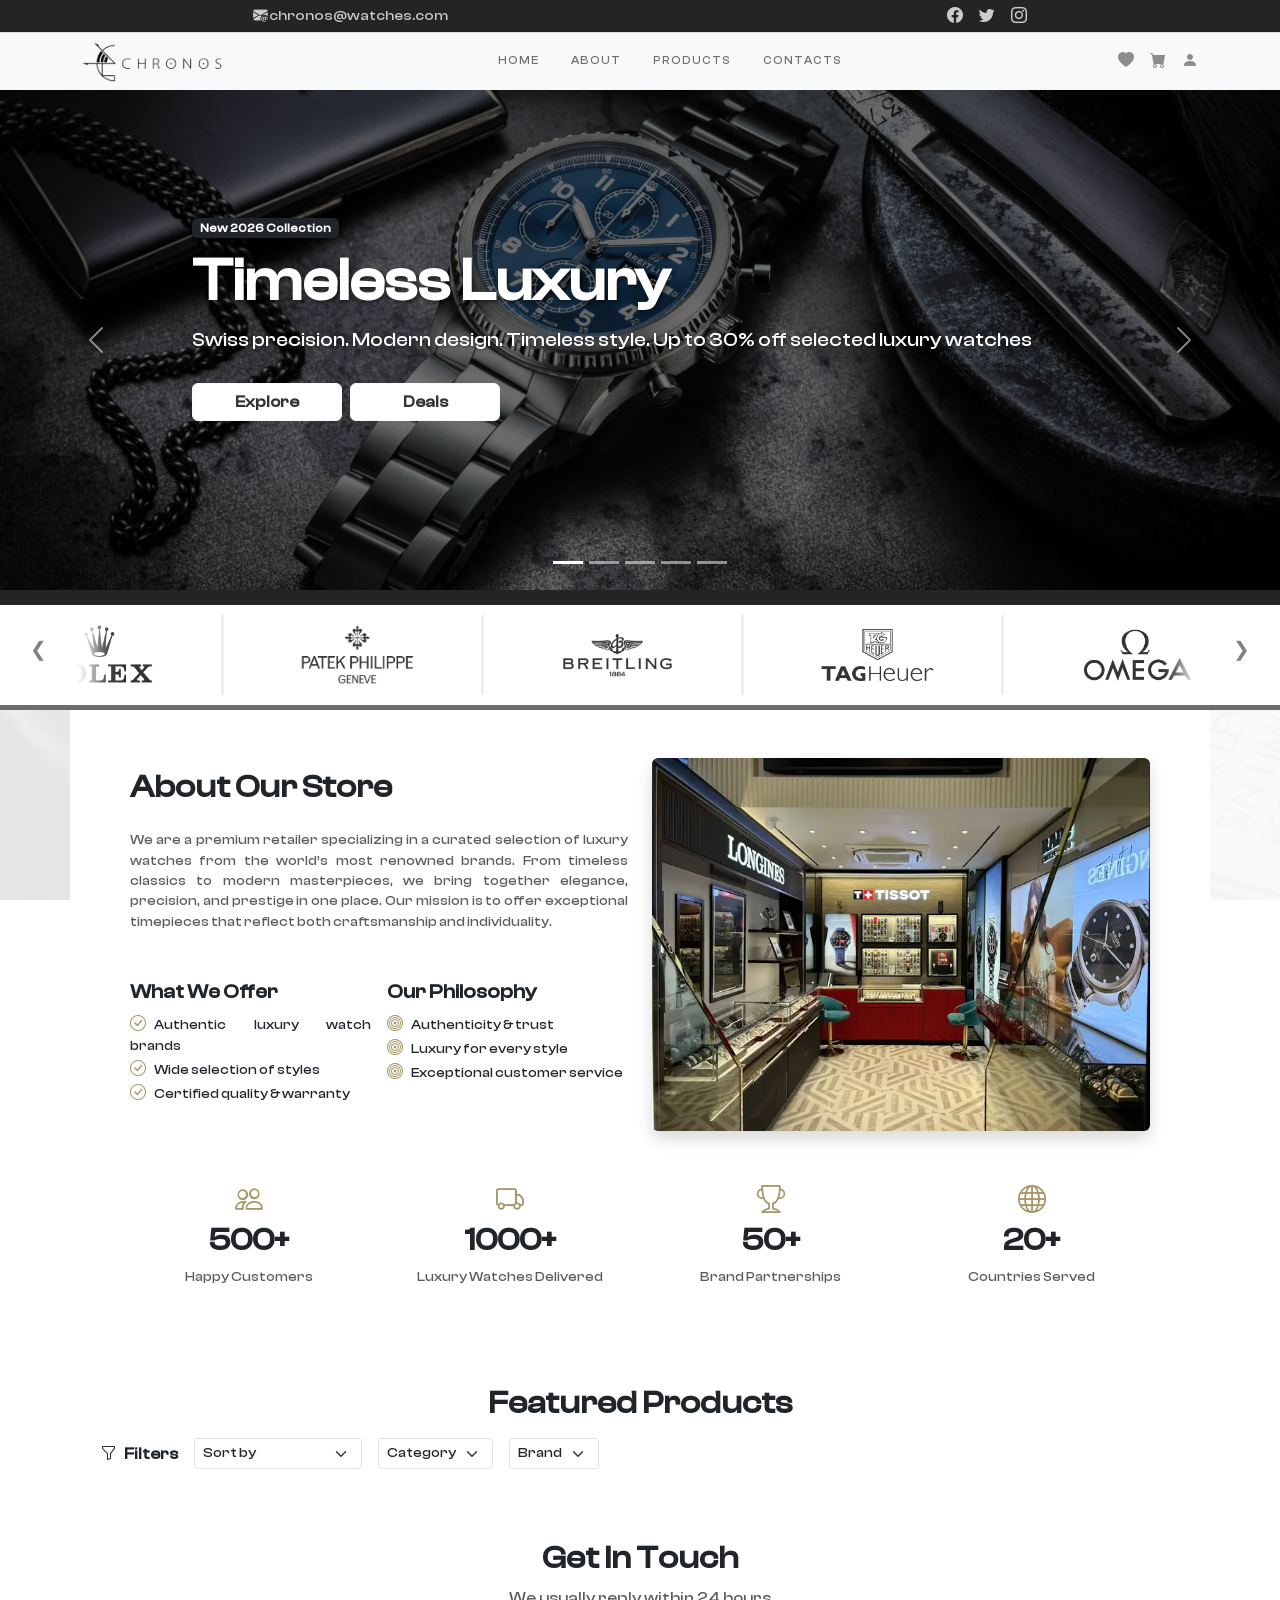
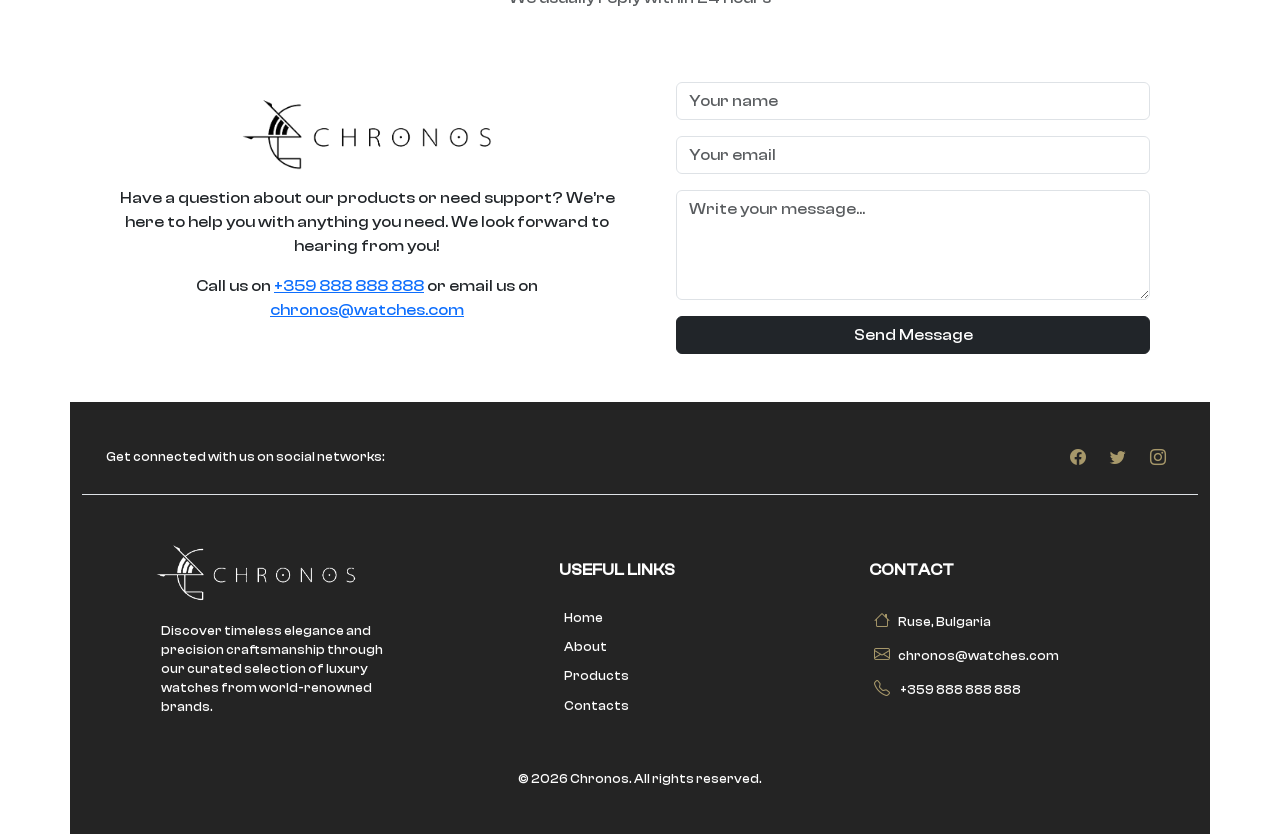
==== index.html @ db6337ae "feat: add contact section" ====
<!DOCTYPE html>
<html lang="en">
<head>
    <meta charset="UTF-8">
    <meta name="viewport" content="width=device-width, initial-scale=1.0">
    <meta name="author" content="Chronos">
    <meta name="keywords" content="watches, luxury watches, chronos, wrist watches, men watches, women watches">
    <meta name="description" content="Chronos - luxury Swiss-inspired wrist watches with timeless design and precision craftsmanship.">
    <link rel="stylesheet" href="https://unpkg.com/aos@2.3.4/dist/aos.css" />
    <link href="https://cdn.jsdelivr.net/npm/bootstrap@5.3.8/dist/css/bootstrap.min.css" rel="stylesheet" integrity="sha384-sRIl4kxILFvY47J16cr9ZwB07vP4J8+LH7qKQnuqkuIAvNWLzeN8tE5YBujZqJLB" crossorigin="anonymous">
    <link rel="stylesheet" href="https://cdn.jsdelivr.net/npm/bootstrap-icons@1.13.1/font/bootstrap-icons.min.css">
    <link rel="stylesheet" href="styles/style.css">
    <link rel="icon" href="assets/icon.ico" type="image/x-icon">
    <title>Chronos | Wrist Watches</title>
</head>
<body>
    <!-- TOP BAR -->
    <header class="top-bar container-fluid d-flex justify-content-around align-items-center p-1" data-aos="slide-down">
        <div class="contact-info d-flex flex-md-row flex-column gap-3">
            <a href="chronos@watches.com" class="text-decoration-none"><i class="bi bi-envelope-at-fill"></i> chronos@watches.com</a>
        </div>

        <div class="social-icons d-flex gap-3">
            <a href="#" aria-label="Facebook"><i class="bi bi-facebook"></i></a>
            <a href="#" aria-label="Twitter"><i class="bi bi-twitter"></i></a>
            <a href="#" aria-label="Instagram"><i class="bi bi-instagram"></i></a>
        </div>
    </header>
    <!-- END TOP BAR -->

    <!-- Header -->
    <header class="navbar navbar-expand-lg bg-light">
        <div class="container d-flex justify-content-between align-items-center">
        
            <img src="assets/logo.png" alt="Clothes Store Logo" width="140">
        
            <button class="navbar-toggler p-0" type="button" data-bs-toggle="collapse" data-bs-target="#navbarContent" aria-expanded="false" aria-label="Toggle navigation" ариа-controls="navbarContent"> 
                <div class="icon nav-icon-5">
                    <span></span>
                    <span></span>
                    <span></span>
                </div>
            </button>

            
            <div class="collapse navbar-collapse" id="navbarContent">
                
                <ul class="navbar-nav mx-auto gap-3 text-center">
                    <li class="nav-item"><a class="nav-link" href="#home">Home</a></li>
                    <li class="nav-item"><a class="nav-link" href="#about-us">About</a></li>
                    <li class="nav-item"><a class="nav-link" href="#products-section">Products</a></li>
                    <li class="nav-item"><a class="nav-link" href="#">Contacts</a></li>
                </ul>
                
                <div class="actions d-flex gap-3 align-items-center justify-content-center mt-3 mt-md-0">
                    
                    <a data-bs-toggle="modal" data-bs-target="#exampleModal" id="favorites"><i class="bi bi-heart-fill"></i></a>
                    <a href="#"><i class="bi bi-cart-fill"></i></a>
                    <a href="#"><i class="bi bi-person-fill"></i></a>
                
                </div>
            </div>

        </div>
    </header>
    <!-- END Header -->

    <main> 
        <!-- Modal Favorites -->
        <section class="modal-favorites">
            <div class="modal fade" id="exampleModal" tabindex="-1" aria-hidden="true">
                <div class="modal-dialog">
                    <div class="modal-content">
                        <div class="modal-header">
                            <h5 class="modal-title">Favorites</h5>
                            <button type="button" class="btn-close" data-bs-dismiss="modal"></button>
                        </div>

                        <div class="modal-body" id="favorites-list"></div>
                    </div>
                </div>
            </div>
        </section>
        <!-- END Modal Favorites -->

        <!-- HOME SECTION -->
        <section class="home-section" id="home">
            <div id="carouselExampleIndicators" class="carousel slide" data-bs-ride="carousel" data-bs-interval="5000">

                <div class="carousel-indicators">
                    <button type="button" data-bs-target="#carouselExampleIndicators" data-bs-slide-to="0" class="active" aria-current="true" aria-label="Slide 1"></button>
                    <button type="button" data-bs-target="#carouselExampleIndicators" data-bs-slide-to="1" aria-label="Slide 2"></button>
                    <button type="button" data-bs-target="#carouselExampleIndicators" data-bs-slide-to="2" aria-label="Slide 3"></button>
                    <button type="button" data-bs-target="#carouselExampleIndicators" data-bs-slide-to="3" aria-label="Slide 4"></button>
                    <button type="button" data-bs-target="#carouselExampleIndicators" data-bs-slide-to="4" aria-label="Slide 5"></button>
                </div>
               
                <div class="carousel-inner position-relative">
                    <div class="carousel-item active">
                        <img src="assets/carousel/carousel1.webp" class="d-block w-100" alt="Luxury Swiss watches">
                        <div class="carousel-caption d-flex flex-column justify-content-center align-items-center align-items-md-start h-100">
                            <span class="badge bg-dark mb-2">New 2026 Collection</span>
                            <h1 class="fw-bold">Timeless Luxury</h1>
                            <p class="fs-5">Swiss precision. Modern design. Timeless style. Up to 30% off selected luxury watches</p>
                            <div class="d-flex gap-2 mt-2">
                                <button class="btn btn-light px-4">Explore</button>
                                <button class="btn btn-outline-light px-4">Deals</button>
                            </div>
                        </div>
                    </div>

                    <div class="carousel-item">
                        <img src="assets/carousel/carousel2.webp" class="d-block w-100" alt="Luxury watch close-up">
                        <div class="carousel-caption d-flex flex-column justify-content-center align-items-center align-items-md-start h-100">
                            <span class="badge bg-dark mb-2">Crafted Excellence</span>
                            <h1 class="fw-bold">Precision in Every Detail</h1>
                            <p class="fs-5">Engineered for performance and elegance. Discover hand-finished Swiss craftsmanship</p>
                            <div class="d-flex gap-2 mt-2">
                                <button class="btn btn-light px-4">Shop Now</button>
                                <button class="btn btn-outline-light px-4">Learn More</button>
                            </div>
                        </div>
                    </div>

                    <div class="carousel-item">
                        <img src="assets/carousel/carousel3.webp" class="d-block w-100" alt="Luxury watch lifestyle">
                        <div class="carousel-caption d-flex flex-column justify-content-center align-items-center align-items-md-start h-100">
                            <span class="badge bg-dark mb-2">Elegant Lifestyle</span>
                            <h1 class="fw-bold">Wear Your Status</h1>
                            <p class="fs-5">A watch that defines your presence. Luxury that speaks for itself</p>
                            <div class="d-flex gap-2 mt-2">
                                <button class="btn btn-light px-4">Explore</button>
                                <button class="btn btn-outline-light px-4">Collections</button>
                            </div>
                        </div>
                    </div>

                    <div class="carousel-item">
                        <img src="assets/carousel/carousel4.webp" class="d-block w-100" alt="Luxury watch detail">
                        <div class="carousel-caption d-flex flex-column justify-content-center align-items-center align-items-md-start h-100">
                            <span class="badge bg-dark mb-2">Limited Edition</span>
                            <h1 class="fw-bold">Rare & Exclusive</h1>
                            <p class="fs-5">Designed for those who value uniqueness. Limited stock available worldwide</p>
                             <div class="d-flex gap-2 mt-2">
                                <button class="btn btn-light px-4">Buy Now</button>
                                <button class="btn btn-outline-light px-4">View Details</button>
                            </div>
                        </div>
                    </div>

                    <div class="carousel-item">
                        <img src="assets/carousel/carousel5.webp" class="d-block w-100" alt="Luxury watch heritage collection">
                        <div class="carousel-caption d-flex flex-column justify-content-center align-items-center align-items-md-start h-100">
                            <span class="badge bg-dark mb-2">Heritage Collection</span>
                            <h1 class="fw-bold">Legacy of Precision</h1>
                            <p class="fs-5">Inspired by decades of Swiss watchmaking mastery. Crafted to last for generations</p>
                            <div class="d-flex gap-2 mt-2">
                                <button class="btn btn-light px-4">Discover</button>
                                <button class="btn btn-outline-light px-4">Explore</button>
                            </div>
                        </div>
                    </div>
                </div>

                <button class="carousel-control-prev" type="button" data-bs-target="#carouselExampleIndicators" data-bs-slide="prev">
                    <span class="carousel-control-prev-icon" aria-hidden="true"></span>
                    <span class="visually-hidden">Previous</span>
                </button>

                <button class="carousel-control-next" type="button" data-bs-target="#carouselExampleIndicators" data-bs-slide="next">
                    <span class="carousel-control-next-icon" aria-hidden="true"></span>
                    <span class="visually-hidden">Next</span>
                </button>
                
            </div>   
        </section>
        <!-- END HOME SECTION -->

        <!-- Brand Scroll Section -->
        <section class="container-fluid InfinityScroll d-flex align-items-center" data-aos="fade-in" data-aos-duration="1000">
            <div class="Infinity-branding" id="track"></div>
            <button class="arrow left" id="leftBtn">&#10094;</button>
            <button class="arrow right" id="rightBtn">&#10095;</button>
        </section>
        <!-- END Brand Scroll Section -->

        <!-- ABOUT US SECTION -->
        <section class="container about-us p-4 p-md-5" id="about-us">
            <div class="container" data-aos="fade-down" data-aos-duration="1000">

                <div class="row align-items-center g-4">

                    <div class="col-12 col-lg-6">
                        <h2 class="fw-bold mb-4">About Our Store</h2>

                        <p class="text-muted mb-5">
                            We are a premium retailer specializing in a curated selection of luxury watches from the world’s most renowned brands. 
                            From timeless classics to modern masterpieces, we bring together elegance, precision, and prestige in one place. 
                            Our mission is to offer exceptional timepieces that reflect both craftsmanship and individuality.
                        </p>

                        <div class="row g-3">
                            <div class="col-12 col-md-6">
                                <h5 class="fw-bold">What We Offer</h5>
                                <ul class="list-unstyled">
                                    <li><i class="bi bi-check-circle me-2"></i>Authentic luxury watch brands</li>
                                    <li><i class="bi bi-check-circle me-2"></i>Wide selection of styles</li>
                                    <li><i class="bi bi-check-circle me-2"></i>Certified quality & warranty</li>
                                </ul>
                            </div>

                            <div class="col-12 col-md-6">
                                <h5 class="fw-bold">Our Philosophy</h5>
                                <ul class="list-unstyled">
                                    <li><i class="bi bi-bullseye me-2"></i>Authenticity & trust</li>
                                    <li><i class="bi bi-bullseye me-2"></i>Luxury for every style</li>
                                    <li><i class="bi bi-bullseye me-2"></i>Exceptional customer service</li>
                                </ul>
                            </div>
                        </div>
                    </div>

                    <div class="col-12 col-lg-6">
                        <img src="./assets/about-us-image.webp"
                            alt="Luxury watch collection showcase"
                            class="img-fluid rounded shadow">
                    </div>

                </div>

                <div class="row mt-5">

                    <div class="col-6 col-md-6 col-lg-3 mb-4 text-center">
                        <i class="bi bi-people fs-3 mb-2"></i>
                        <h2 class="fw-bold">500+</h2>
                        <p class="text-muted">Happy Customers</p>
                    </div>

                    <div class="col-6 col-md-6 col-lg-3 mb-4 text-center">
                        <i class="bi bi-truck fs-3 mb-2"></i>
                        <h2 class="fw-bold">1000+</h2>
                        <p class="text-muted">Luxury Watches Delivered</p>
                    </div>

                    <div class="col-6 col-md-6 col-lg-3 mb-4 text-center">
                        <i class="bi bi-trophy fs-3 mb-2"></i>
                        <h2 class="fw-bold">50+</h2>
                        <p class="text-muted">Brand Partnerships</p>
                    </div>

                    <div class="col-6 col-md-6 col-lg-3 mb-4 text-center">
                        <i class="bi bi-globe fs-3 mb-2"></i>
                        <h2 class="fw-bold">20+</h2>
                        <p class="text-muted">Countries Served</p>
                    </div>

                </div>

            </div>
        </section>
        <!-- END ABOUT US SECTION -->

        <!-- Products Section -->
        <section class="container products-section p-0" id="products-section">
            <div class="container pt-2">

                <div class="row" data-aos="fade-in" data-aos-duration="1000">
                    <h2 class="fw-bold text-center mb-3">Featured Products</h2>
                    <div class="filter-section d-flex flex-md-row flex-column col-12 col-md-6 mb-3 gap-3" id="filter-section">
                        <div class="d-flex align-items-center">
                            <i class="bi bi-funnel me-2"></i>
                            <span class="fw-bold">Filters</span>
                        </div>

                        <select class="form-select form-select-sm w-auto" id="sort-select">
                            <option selected value="">Sort by</option>
                            <option value="high">Price: High → Low</option>
                            <option value="low">Price: Low → High</option>
                        </select>

                        <select class="form-select form-select-sm w-auto" id="category-select">
                            <option selected value="">Category</option>
                        </select>

                        <select class="form-select form-select-sm w-auto" id="brand-select">
                            <option selected value="">Brand</option>
                        </select>
                    </div>


                    <article class="product-cards text-center text-center col-12" id="product-cards"></article>
                </div>
            </div>
        </section>
        <!-- END Products Section -->
        
        <!-- CONTACT SECTION -->
        <section class="container contact-section p-4" id="contact-section">
            <div class="alert d-none" role="alert" id="form-alert">
                This is a success alert—check it out!
            </div>
            <div class="container">
                <div class="text-center mb-5" data-aos="fade-up">
                    <h2 class="fw-bold">Get in Touch</h2>
                    <p class="text-muted">We usually reply within 24 hours</p>
                </div>

                <div class="row align-items-center justify-content-center g-4">

                    <div class="left-col col-12 col-md-6" data-aos="fade-right">
                        <img src="./assets/logo.png" alt="Contact us" width="250">
                         <p class="mt-3">Have a question about our products or need support? We’re here to help you with anything you need. We look forward to hearing from you!</p>
                         <p class="mt-3">Call us on <a href="tel:+359888888888">+359 888 888 888</a> or email us on <a href="mailto:chronos@watches.com">chronos@watches.com</a></p>
                    </div>

                    <div class="right-col col-12 col-md-6" data-aos="fade-left">
                        <form class="p-4" action="https://api.web3forms.com/submit" method="POST" id="contact-form">
                            <input type="hidden" name="access_key" value="7f7b8e00-77b6-43e0-8bae-11be4abebd24">
                            <div class="mb-3">
                                <input type="text" name="name" class="form-control" id="name" placeholder="Your name" required>
                            </div>

                            <div class="mb-3">
                                <input type="email" name="email" class="form-control" id="email" placeholder="Your email" required>
                            </div>

                            <div class="mb-3">
                                <textarea class="form-control" id="message" name="message" rows="4" placeholder="Write your message..." required></textarea>
                            </div>

                            <button type="submit" id="submitBtn" name="submit" class="btn btn-dark w-100">Send Message</button>
                        </form>
                    </div>
                </div>
            </section>
        </div>
        <!-- END CONTACT SECTION -->

    </main>
    <!-- END MAIN -->

    <!-- Footer -->
    <footer class="container-fluid container-md text-center text-lg-start">
        <section class="d-flex justify-content-between align-items-center p-4 border-bottom" data-aos="zoom-in" data-aos-duration="1000">
            <div class="d-none d-lg-block">
                <span>Get connected with us on social networks:</span>
            </div>

            <div class="social-media d-flex gap-3 m-0">
                <a href="#" class="me-2"><i class="bi bi-facebook"></i></a>
                <a href="#" class="me-2"><i class="bi bi-twitter"></i></a>
                <a href="#" class="me-2"><i class="bi bi-instagram"></i></a>
            </div>
        </section>

        <section>
            <div class="container text-center text-md-start mt-5" data-aos="zoom-in" data-aos-duration="1000">
                <div class="row align-items-baseline">
                    <div class="col-md-3 col-lg-4 col-xl-3 mx-auto mb-4">
                        <img src="./assets/logo-white.png" alt="Clothes Store Logo" width="150">
                        <p class="mt-3">Discover timeless elegance and precision craftsmanship through our curated selection of luxury watches from world-renowned brands.</p>
                    </div>

                    <div class="col-md-3 col-lg-2 col-xl-2 mx-auto mb-4" id="footer-links">
                        <h6 class="text-uppercase fw-bold mb-4">Useful links</h6>
                        <p><a href="#home" >Home</a></p>
                        <p><a href="#about-us">About</a></p>
                        <p><a href="#products-section">Products</a></p>
                        <p><a href="#contact">Contacts</a></p>
                    </div>

                    <div class="col-md-4 col-lg-3 col-xl-3 mx-auto mb-4" id="contact">
                        <h6 class="text-uppercase fw-bold mb-4">Contact</h6>
                        <p><i class="bi bi-house me-2"></i>Ruse, Bulgaria</p>
                        <p><i class="bi bi-envelope me-2"></i>chronos@watches.com</p>
                        <p><i class="bi bi-telephone me-2"></i> +359 888 888 888</p>
                    </div>
                </div>
            </div>
        </section>

        <div class="text-center p-4">
            © 2026 Chronos. All rights reserved.
        </div>
    </footer>
    <!-- END Footer -->

    <script src="scripts/main.js" type="module"></script>
    <script src="https://cdn.jsdelivr.net/npm/bootstrap@5.3.8/dist/js/bootstrap.bundle.min.js" integrity="sha384-FKyoEForCGlyvwx9Hj09JcYn3nv7wiPVlz7YYwJrWVcXK/BmnVDxM+D2scQbITxI" crossorigin="anonymous"></script>

    <script src="https://unpkg.com/aos@2.3.4/dist/aos.js"></script>
    <script>AOS.init({ once: true});</script>
</body>
</html>
---- styles/style.css ----
@keyframes slideDown {
    from { transform: translateY(-20px); opacity: 0; }
    to { transform: translateY(0); opacity: 1; }
}

@keyframes fadeIn {
    from { opacity: 0; }
    to { opacity: 1; }
}

@keyframes fadeOut {
    from { opacity: 1; }
    to { opacity: 0; }
}

@keyframes ZoomIn {
    from { transform: scale(0.95); opacity: 0; }
    to { transform: scale(1); opacity: 1; }
}

@keyframes slideDown {
    from {
        opacity: 0;
        transform: translateX(-50%) translateY(-30px);
    }
    to {
        opacity: 1;
        transform: translateX(-50%) translateY(0);
    }
}

@keyframes heartbeat {
  0%, 100% {
    width: 100%;
  }
  50% {
    width: 60%;
  }
}

@font-face {
    font-family: 'Clash Display';
    src: url('../fonts/Fonts/WEB/fonts/ClashDisplay-Medium.ttf') format('truetype');
    font-weight: normal;
    font-style: normal;
}

html{
    scroll-behavior: smooth;
}

body{
    font-family: 'Clash Display', sans-serif;
    overflow-x: hidden;
}

body::after{
    content: "";
    position: fixed;
    top: 0;
    left: 0;
    width: 100%;
    height: 100%;
    filter: opacity(0.1);
    background: url('../assets/products-background.jpg')
    no-repeat center center fixed;
    background-size: cover;
    z-index: -1;
}

/* TOP BAR */
.top-bar{
    background-color: #242424;
    border-bottom: 1px solid #e0e0e0;
}

.top-bar .contact-info a{
    font-size: 0.9rem;
    color: #cccccc;
}

.top-bar .social-icons a, .social-media a{
    color: #cccccc;
    transition: color 0.3s ease;
}   

.top-bar .social-icons a:hover{
    color: #ffffff;
    transition: color 0.3s ease;
}

/* END TOP BAR */

/* HEADER */
.navbar{
    background-color: #fdfdfd;
    animation: fadeIn 0.5s ease-in-out;
}

.navbar .actions a{
    color: #8d8d8d;
    transition: background-color 0.3s ease;
}

.navbar .actions a:hover{
    color: #2e2e2e;
    transition: color 0.3s ease;
}

.navbar .actions a:nth-child(1):hover{
    color: #a30101;
}
 

.navbar .nav-link{
    letter-spacing: 1px;
    text-transform: uppercase;
    color: #6e6e6e;
    font-size: 0.7rem;
}

.navbar .nav-link:hover{
    color: #1d1d1d;
    padding-bottom: 5px;
    border-bottom: 2px solid #222222;
    animation: heartbeat 0.8s ease-in-out;
}

.navbar .navbar-toggler{
    border: none;
    box-shadow: none;
}
.nav-icon-5{
  width: 25px;
  height: 20px;
  position: relative;
  cursor: pointer;
  display: inline-block;
}
.nav-icon-5 span{
  background-color:#5e5e5e;
  position: absolute;
  border-radius: 2px;
  transition: .3s cubic-bezier(.8, .5, .2, 1.4);
  width:100%;
  height: 3px;
  transition-duration: 500ms
}
.nav-icon-5 span:nth-child(1){
  top:0px;
  left: 0px;
}
.nav-icon-5 span:nth-child(2){
  top:9px;
  left: 0px;
  opacity:1;
}
.nav-icon-5 span:nth-child(3){
  bottom:0px;
  left: 0px;
}

.nav-icon-5.open span:nth-child(1){
  transform: rotate(45deg);
  top: 13px;
}
.nav-icon-5.open span:nth-child(2){
  opacity:0;
}
.nav-icon-5.open span:nth-child(3){
  transform: rotate(-45deg);
  top: 13px;
}
/* END HEADER */

/* MODAL SECTION */

.favorite-item {
    background: #fff;
    border-radius: 12px;
    box-shadow: 0 4px 12px rgba(0,0,0,0.08);
    transition: 0.2s ease;
}

.favorite-item:hover {
    transform: translateY(-2px);
    box-shadow: 0 8px 18px rgba(0,0,0,0.12);
}

.favorite-img img {
    width: 70px;
    height: 70px;
    object-fit: cover;
    border-radius: 10px;
}

.favorite-item h6 {
    font-size: 14px;
    font-weight: 600;
}

.favorite-item .price {
    font-size: 13px;
    color: #666;
}

.favorite-item button {
    border-radius: 10px;
}

/* END MODAL SECTION */

/* HOME SECTION */
.home-section{
    border-bottom: 15px solid #242424;
    animation: fadeIn 0.5s ease-in-out;
}

.carousel-item img{
    height: 500px;
    object-fit: cover;
    object-position: 50%;
    filter: brightness(0.45);
}

.carousel-inner>.carousel-item {
    -webkit-transition: -webkit-transform 1.2s ease-in-out !important;
    -o-transition: -o-transform 1.2s ease-in-out !important;
    transition: transform 1.5s ease-in-out !important;
}

.carousel-caption{
    animation: ZoomIn 1.7s ease-in-out;
}

.carousel-caption h1{
    font-size: 3.7rem;
    color: #fff;
    text-shadow: 2px 2px 4px rgba(0,0,0,0.5);
}

.carousel-caption p{
    font-size: 1.2rem;
    color: #fff;
    text-shadow: 1px 1px 3px rgba(0,0,0,0.4);
    margin-bottom: 20px;
}

.carousel-caption .btn{
    width: 150px;
    background-color: #fff;
    color: #333;
    font-weight: bold;
    transition: background-color 0.3s ease, color 0.3s ease;
}

.carousel-caption .btn:hover{
    background-color: #333;
    color: #fff;
    transition: background-color 0.3s ease, color 0.3s ease;
}

/* END HOME SECTION *

/* Brand Infinity Scroll */
.InfinityScroll {
    position: relative;
    overflow: hidden;
    background-color: rgb(255, 255, 255);
    border-bottom: 5px solid #242424ab;
    padding: 10px;
    animation: fadeIn 0.5s ease-in;
}

.Infinity-branding {
    display: flex;
    flex-wrap: nowrap;
    align-items: center;
    gap: 10px;
    transition: transform 0.4s linear;
}

.branding-img {
    height: 80px;
    flex: 1;
    flex: 0 0 250px;
    overflow: visible;
    display: flex;
    justify-content: center;
    align-items: center;
    border-right: 2.5px solid #8282823d;
    filter: opacity(0.8);
    animation: fadeIn 0.3s ease-out;
}

.branding-img:last-child {
    border-right: none;
}

.branding-img img {
    max-width: 45%;
    max-height: 60px;
    object-fit: cover;
    transition: transform 0.3s ease;
}

.arrow {
    position: absolute;
    top: 45%;
    transform: translateY(-50%);
    color: #828282;
    background: rgb(255 255 255);
    box-shadow: -1px 0px 20px 20px #ffffff;
    border: none;
    font-size: 20px;
    height: 100%;
    cursor: pointer;
    padding: 30px;
    z-index: 10;
}

.left {
    left: 0;
}

.right {
    right: 0;
}
/* END Brand Infinity Scroll */

/* PRODUCTS SECTION */
.products-section {
    position: relative;
    animation: fadeIn 0.5s ease-in-out;
    overflow: hidden;
}

.products-section .container{
    padding: 30px;
    animation: fadeIn 0.7s ease-in;
    background-color: #ffffff;
}

.product-cards{
    animation: fadeIn 1s ease-in-out;
}
.product-cards .card {
    animation: ZoomIn 0.3s ease-in-out;
}

.product-cards .card .card-text{ 
    color: #757575;
    font-weight: 300;
}

.product-cards .card .card-price{
    color: #505050;
    font-weight: 500;
}

.product-cards .card img{
    height: 290px;
    object-fit: cover;
    object-position: 50%;
}

.product-cards .card:hover{
    transform: scale(1.02);
    transition: transform 0.3s ease-in-out;
}

.product-cards .card .heart-icon{
    position: absolute;
    top: 10px;
    right: 10px;
    color: #7c1414;
    font-size: 1.2rem;
    cursor: pointer;
    transition: color 0.3s ease-in-out;
}
/* END PRODUCTS SECTION */

/* ABOUT US SECTION */
.about-us{
    background-color: #ffffff;
    animation: fadeIn 0.5s ease-in-out;
    text-align: justify;
    font-size: 0.85rem;
}

.about-us .bi{
    font-size: 1rem;
    color: #a7986a;
}

.about-us img{
    object-fit: cover;
    object-position: 50%;
    animation: fadeIn 0.7s ease-in-out;
    transition: transform 0.3s ease-in-out;
}

.about-us img:hover{
    transform: scale(1.01);
    transition: transform 0.3s ease-in-out;
}

/* END ABOUT US SECTION */

/* CONTACT SECTION */
.contact-section{
    position: relative;
    background: white;
    z-index: 1;
    animation: fadeIn 0.5s ease-in-out;
    background-color: #ffffff;
}

.contact-section #form-alert{
    position: fixed;
    top: 20px;
    left: 50%;
    transform: translateX(-50%);
    z-index: 9999;
    width: 90%;
    max-width: 500px;
    animation: slideDown 0.5s ease-in-out;
    background-color: #a30101;
    color: #ffffff;
    padding: 10px;
    border-radius: 5px;
    text-align: center;
}

.contact-section .left-col{
    text-align: center;
}



/* END CONTACT SECTION */


/* FOOTER */
footer{
    background-color: #242424;
    color: #ffffff;
    animation: fadeIn 0.5s ease-in-out;
    font-size: 0.8rem;
    padding: 20px;
    text-align: center;
}

footer img{
    width: 200px;
}

footer .bi{
    font-size: 1rem;
    color: #a7986a;
}

footer p{
    padding: 5px;
    margin-bottom: 0;
}

footer a{
    text-decoration: none;
    color: #ffffff;
    transition: color 0.3s ease-in-out;
}

footer a:hover{
    border-left: #a7986a 4px solid;
    padding-left: 5px;
    color: #a7986a;
    transition: all 0.3s ease-in-out;
}
/* END FOOTER */
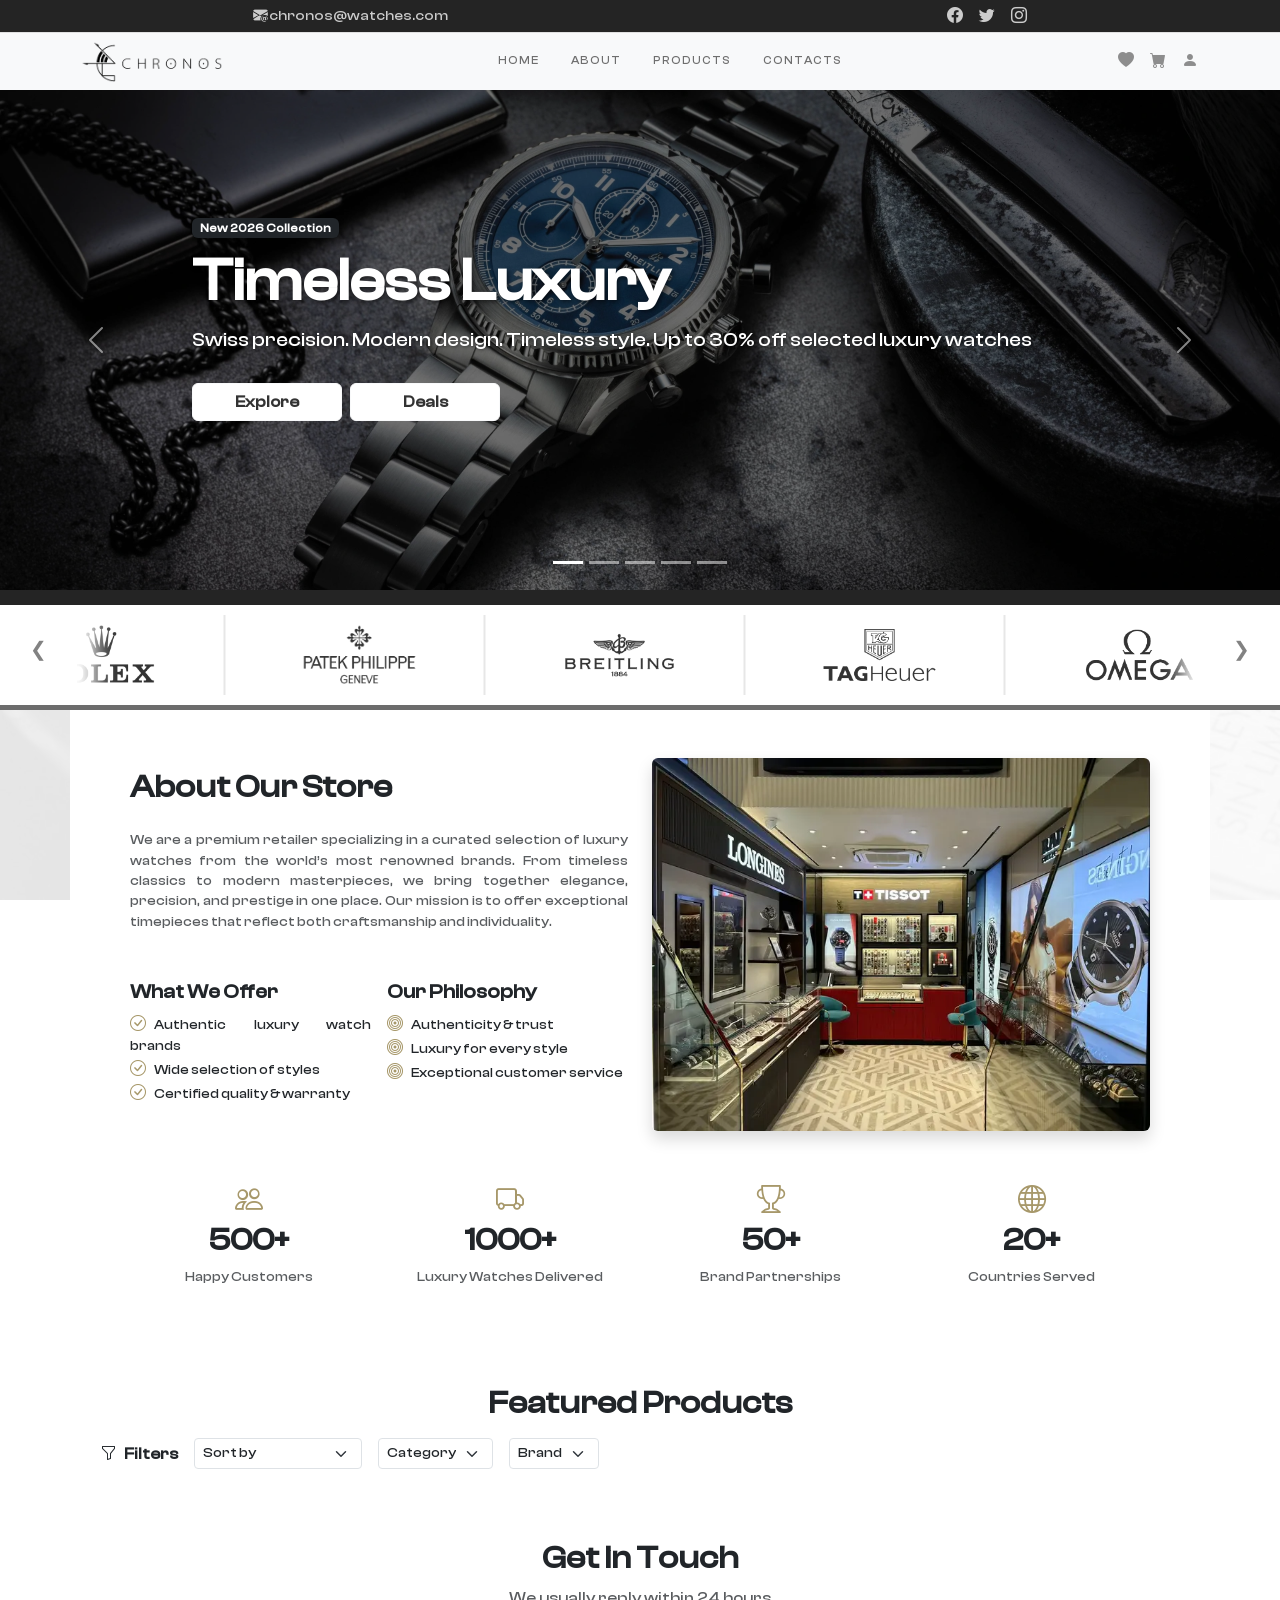
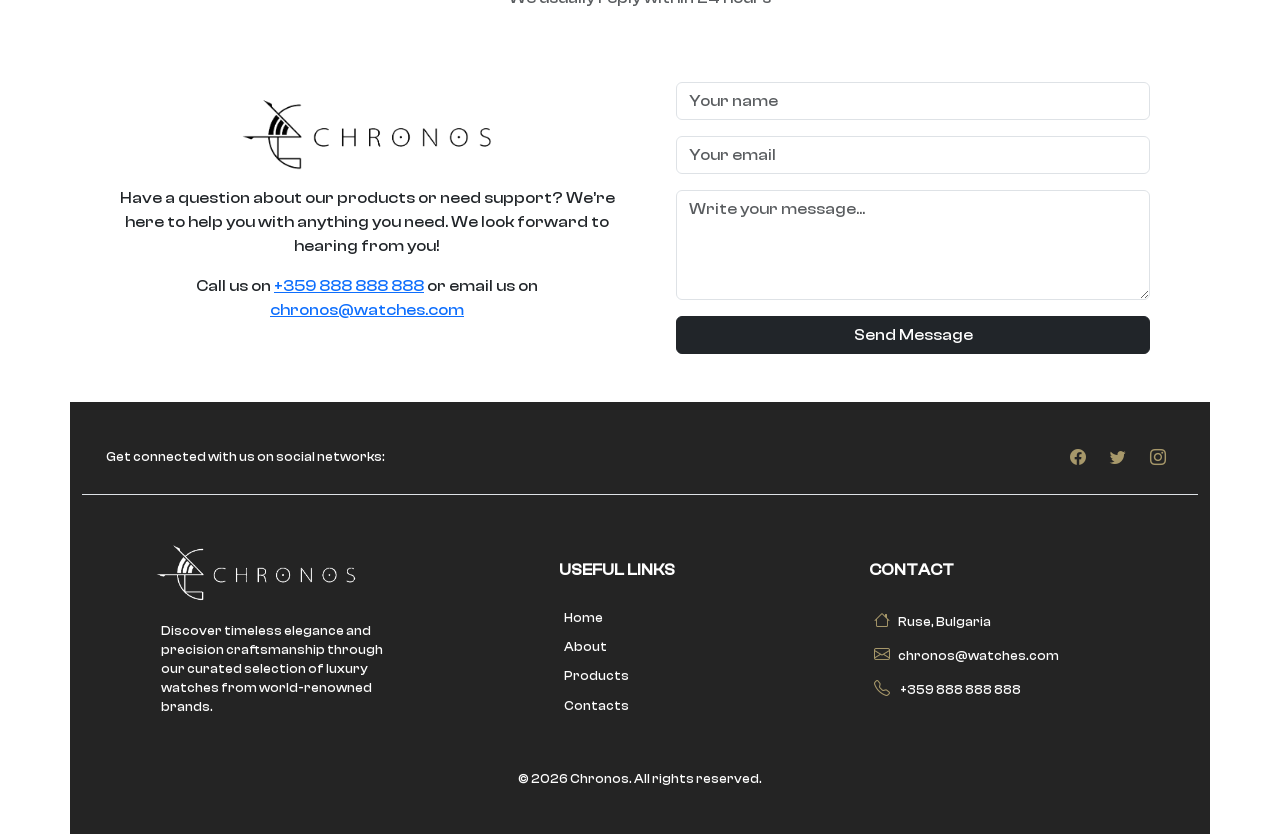
==== commit 0ebcb7ec: "fix: form section" ====
--- a/index.html
+++ b/index.html
@@ -315,7 +315,6 @@
 
                     <div class="right-col col-12 col-md-6" data-aos="fade-left">
                         <form class="p-4" action="https://api.web3forms.com/submit" method="POST" id="contact-form">
-                            <input type="hidden" name="access_key" value="7f7b8e00-77b6-43e0-8bae-11be4abebd24">
                             <div class="mb-3">
                                 <input type="text" name="name" class="form-control" id="name" placeholder="Your name" required>
                             </div>
--- a/styles/style.css
+++ b/styles/style.css
@@ -425,7 +425,8 @@
     width: 90%;
     max-width: 500px;
     animation: slideDown 0.5s ease-in-out;
-    background-color: #a30101;
+    border: none;
+    background-color: #06a301;
     color: #ffffff;
     padding: 10px;
     border-radius: 5px;
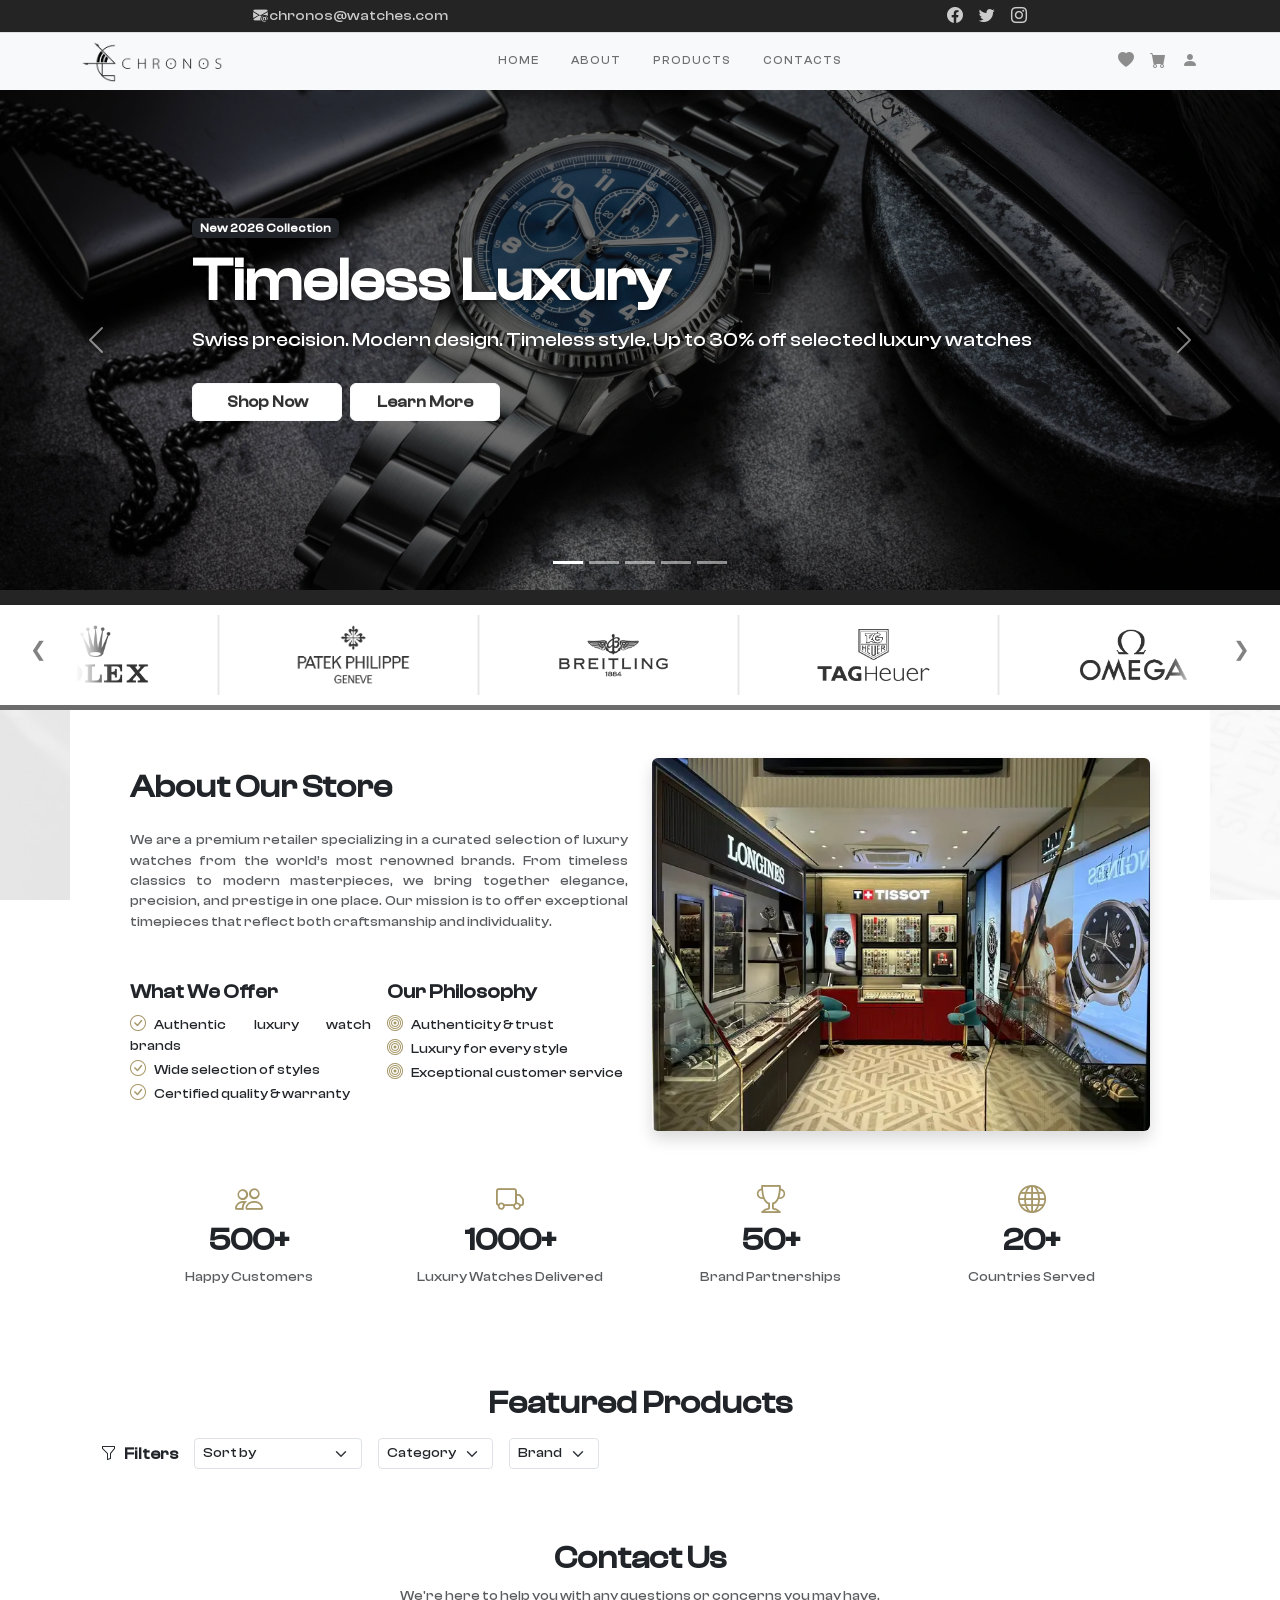
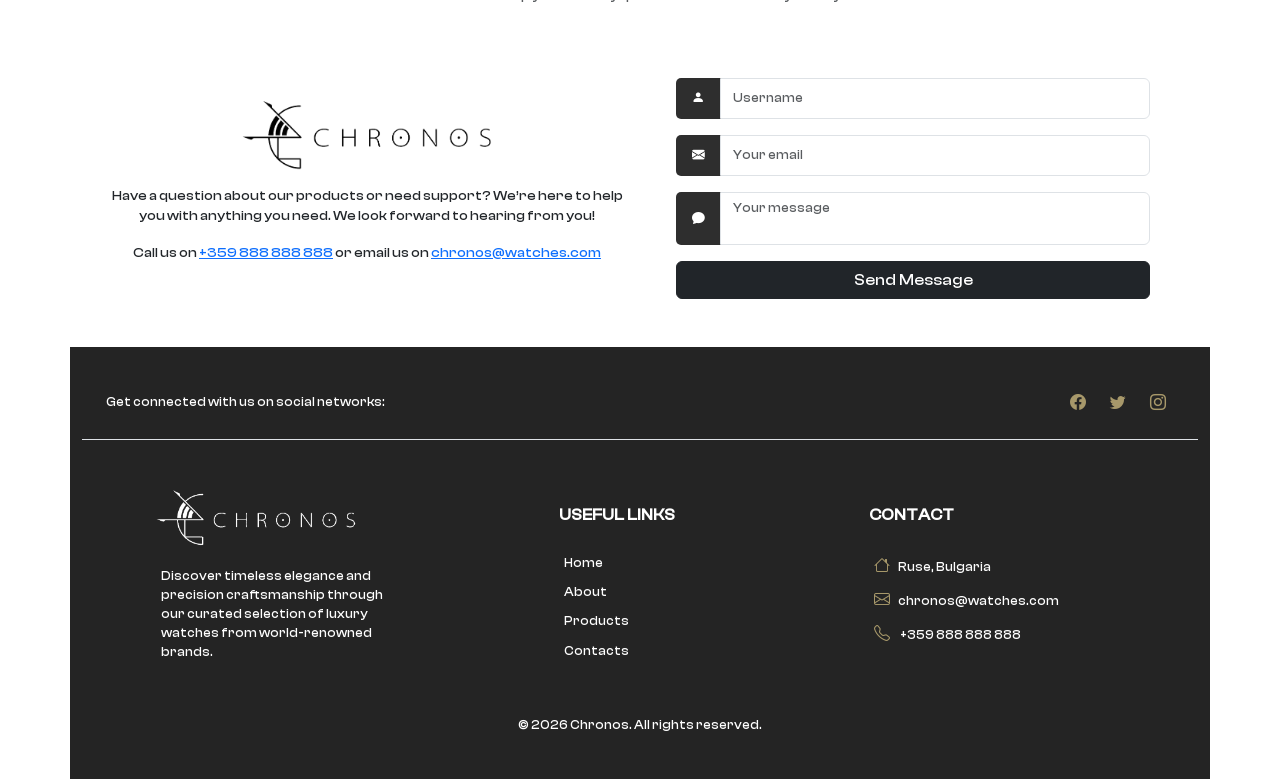
==== commit c6a9b98d: "feat: add buttons in home-section" ====
--- a/index.html
+++ b/index.html
@@ -49,7 +49,7 @@
                     <li class="nav-item"><a class="nav-link" href="#home">Home</a></li>
                     <li class="nav-item"><a class="nav-link" href="#about-us">About</a></li>
                     <li class="nav-item"><a class="nav-link" href="#products-section">Products</a></li>
-                    <li class="nav-item"><a class="nav-link" href="#">Contacts</a></li>
+                    <li class="nav-item"><a class="nav-link" href="#contact-section">Contacts</a></li>
                 </ul>
                 
                 <div class="actions d-flex gap-3 align-items-center justify-content-center mt-3 mt-md-0">
@@ -103,8 +103,8 @@
                             <h1 class="fw-bold">Timeless Luxury</h1>
                             <p class="fs-5">Swiss precision. Modern design. Timeless style. Up to 30% off selected luxury watches</p>
                             <div class="d-flex gap-2 mt-2">
-                                <button class="btn btn-light px-4">Explore</button>
-                                <button class="btn btn-outline-light px-4">Deals</button>
+                                <a href="#products-section" class="btn btn-light px-4">Shop Now</a>
+                                <a href="#about-us" class="btn btn-light px-4">Learn More</a>
                             </div>
                         </div>
                     </div>
@@ -116,8 +116,8 @@
                             <h1 class="fw-bold">Precision in Every Detail</h1>
                             <p class="fs-5">Engineered for performance and elegance. Discover hand-finished Swiss craftsmanship</p>
                             <div class="d-flex gap-2 mt-2">
-                                <button class="btn btn-light px-4">Shop Now</button>
-                                <button class="btn btn-outline-light px-4">Learn More</button>
+                                <a href="#products-section" class="btn btn-light px-4">Shop Now</a>
+                                <a href="#about-us" class="btn btn-light px-4">Learn More</a>
                             </div>
                         </div>
                     </div>
@@ -129,8 +129,8 @@
                             <h1 class="fw-bold">Wear Your Status</h1>
                             <p class="fs-5">A watch that defines your presence. Luxury that speaks for itself</p>
                             <div class="d-flex gap-2 mt-2">
-                                <button class="btn btn-light px-4">Explore</button>
-                                <button class="btn btn-outline-light px-4">Collections</button>
+                                <a href="#products-section" class="btn btn-light px-4">Collections</a>
+                                <a href="#about-us" class="btn btn-light px-4">Learn More</a>
                             </div>
                         </div>
                     </div>
@@ -142,8 +142,8 @@
                             <h1 class="fw-bold">Rare & Exclusive</h1>
                             <p class="fs-5">Designed for those who value uniqueness. Limited stock available worldwide</p>
                              <div class="d-flex gap-2 mt-2">
-                                <button class="btn btn-light px-4">Buy Now</button>
-                                <button class="btn btn-outline-light px-4">View Details</button>
+                                <a href="#products-section" class="btn btn-light px-4">Shop Now</a>
+                                <a href="#about-us" class="btn btn-light px-4">Learn More</a>
                             </div>
                         </div>
                     </div>
@@ -155,8 +155,8 @@
                             <h1 class="fw-bold">Legacy of Precision</h1>
                             <p class="fs-5">Inspired by decades of Swiss watchmaking mastery. Crafted to last for generations</p>
                             <div class="d-flex gap-2 mt-2">
-                                <button class="btn btn-light px-4">Discover</button>
-                                <button class="btn btn-outline-light px-4">Explore</button>
+                                <a href="#" class="btn btn-light px-4">Discover</a>
+                                <a href="#products-section" class="btn btn-light px-4">Explore</a>
                             </div>
                         </div>
                     </div>
@@ -301,8 +301,8 @@
             </div>
             <div class="container">
                 <div class="text-center mb-5" data-aos="fade-up">
-                    <h2 class="fw-bold">Get in Touch</h2>
-                    <p class="text-muted">We usually reply within 24 hours</p>
+                    <h2 class="fw-bold">Contact Us</h2>
+                    <p class="text-muted">We're here to help you with any questions or concerns you may have.</p>
                 </div>
 
                 <div class="row align-items-center justify-content-center g-4">
@@ -315,16 +315,21 @@
 
                     <div class="right-col col-12 col-md-6" data-aos="fade-left">
                         <form class="p-4" action="https://api.web3forms.com/submit" method="POST" id="contact-form">
+                            <div class="input-group mb-3">
+                                <span class="input-group-text" id="basic-addon1"><i class="bi bi-person-fill"></i></span>
+                                <input type="text" class="form-control" name="name" id="name" placeholder="Username" aria-label="Username" aria-describedby="basic-addon1">
+                            </div>
+
+                            <div class="input-group mb-3">
+                                <span class="input-group-text " id="basic-addon2"><i class="bi bi-envelope-fill"></i></span>
+                                <input type="email" name="email" class="form-control" id="email" placeholder="Your email" required>
+                            </div>
+
                             <div class="mb-3">
-                                <input type="text" name="name" class="form-control" id="name" placeholder="Your name" required>
-                            </div>
-
-                            <div class="mb-3">
-                                <input type="email" name="email" class="form-control" id="email" placeholder="Your email" required>
-                            </div>
-
-                            <div class="mb-3">
-                                <textarea class="form-control" id="message" name="message" rows="4" placeholder="Write your message..." required></textarea>
+                                <div class="input-group">
+                                    <span class="input-group-text"><i class="bi bi-chat-fill"></i></span>
+                                    <textarea class="form-control" name="message" id="message" placeholder="Your message" aria-label="With textarea"></textarea>
+                                </div>
                             </div>
 
                             <button type="submit" id="submitBtn" name="submit" class="btn btn-dark w-100">Send Message</button>
@@ -365,7 +370,7 @@
                         <p><a href="#home" >Home</a></p>
                         <p><a href="#about-us">About</a></p>
                         <p><a href="#products-section">Products</a></p>
-                        <p><a href="#contact">Contacts</a></p>
+                        <p><a href="#contact-section">Contacts</a></p>
                     </div>
 
                     <div class="col-md-4 col-lg-3 col-xl-3 mx-auto mb-4" id="contact">
--- a/styles/style.css
+++ b/styles/style.css
@@ -223,10 +223,8 @@
     filter: brightness(0.45);
 }
 
-.carousel-inner>.carousel-item {
-    -webkit-transition: -webkit-transform 1.2s ease-in-out !important;
-    -o-transition: -o-transform 1.2s ease-in-out !important;
-    transition: transform 1.5s ease-in-out !important;
+.carousel-item {
+    transition: transform 1.2s ease-in-out;
 }
 
 .carousel-caption{
@@ -413,6 +411,7 @@
     background: white;
     z-index: 1;
     animation: fadeIn 0.5s ease-in-out;
+    font-size: 0.85rem;
     background-color: #ffffff;
 }
 
@@ -425,8 +424,8 @@
     width: 90%;
     max-width: 500px;
     animation: slideDown 0.5s ease-in-out;
-    border: none;
-    background-color: #06a301;
+    background-color: #a301018e;
+    box-shadow: 0 4px 12px rgba(0, 0, 0, 0.233);
     color: #ffffff;
     padding: 10px;
     border-radius: 5px;
@@ -437,7 +436,34 @@
     text-align: center;
 }
 
-
+.contact-section .right-col{
+    text-align: center;
+}
+
+.input-group span{
+    color: #ffffff;
+    font-size: 0.8rem;
+    background-color: #2e2e2e;
+    padding: 10px 15px;
+    border-radius: 5px;
+    border: transparent 1px solid !important;
+    cursor: pointer;
+    transition: background-color 0.3s ease-in-out;
+}
+
+.input-group input, .input-group textarea{
+    border: black 1px border !important;
+    box-shadow: none !important;
+    outline: none !important;
+    font-size: 0.8rem;
+    transition: background-color 0.3s ease-in-out;
+    resize: none;
+}
+
+.input-group input:hover{
+    outline: none !important;
+    transition: background-color 0.3s ease-in-out;
+}
 
 /* END CONTACT SECTION */
 
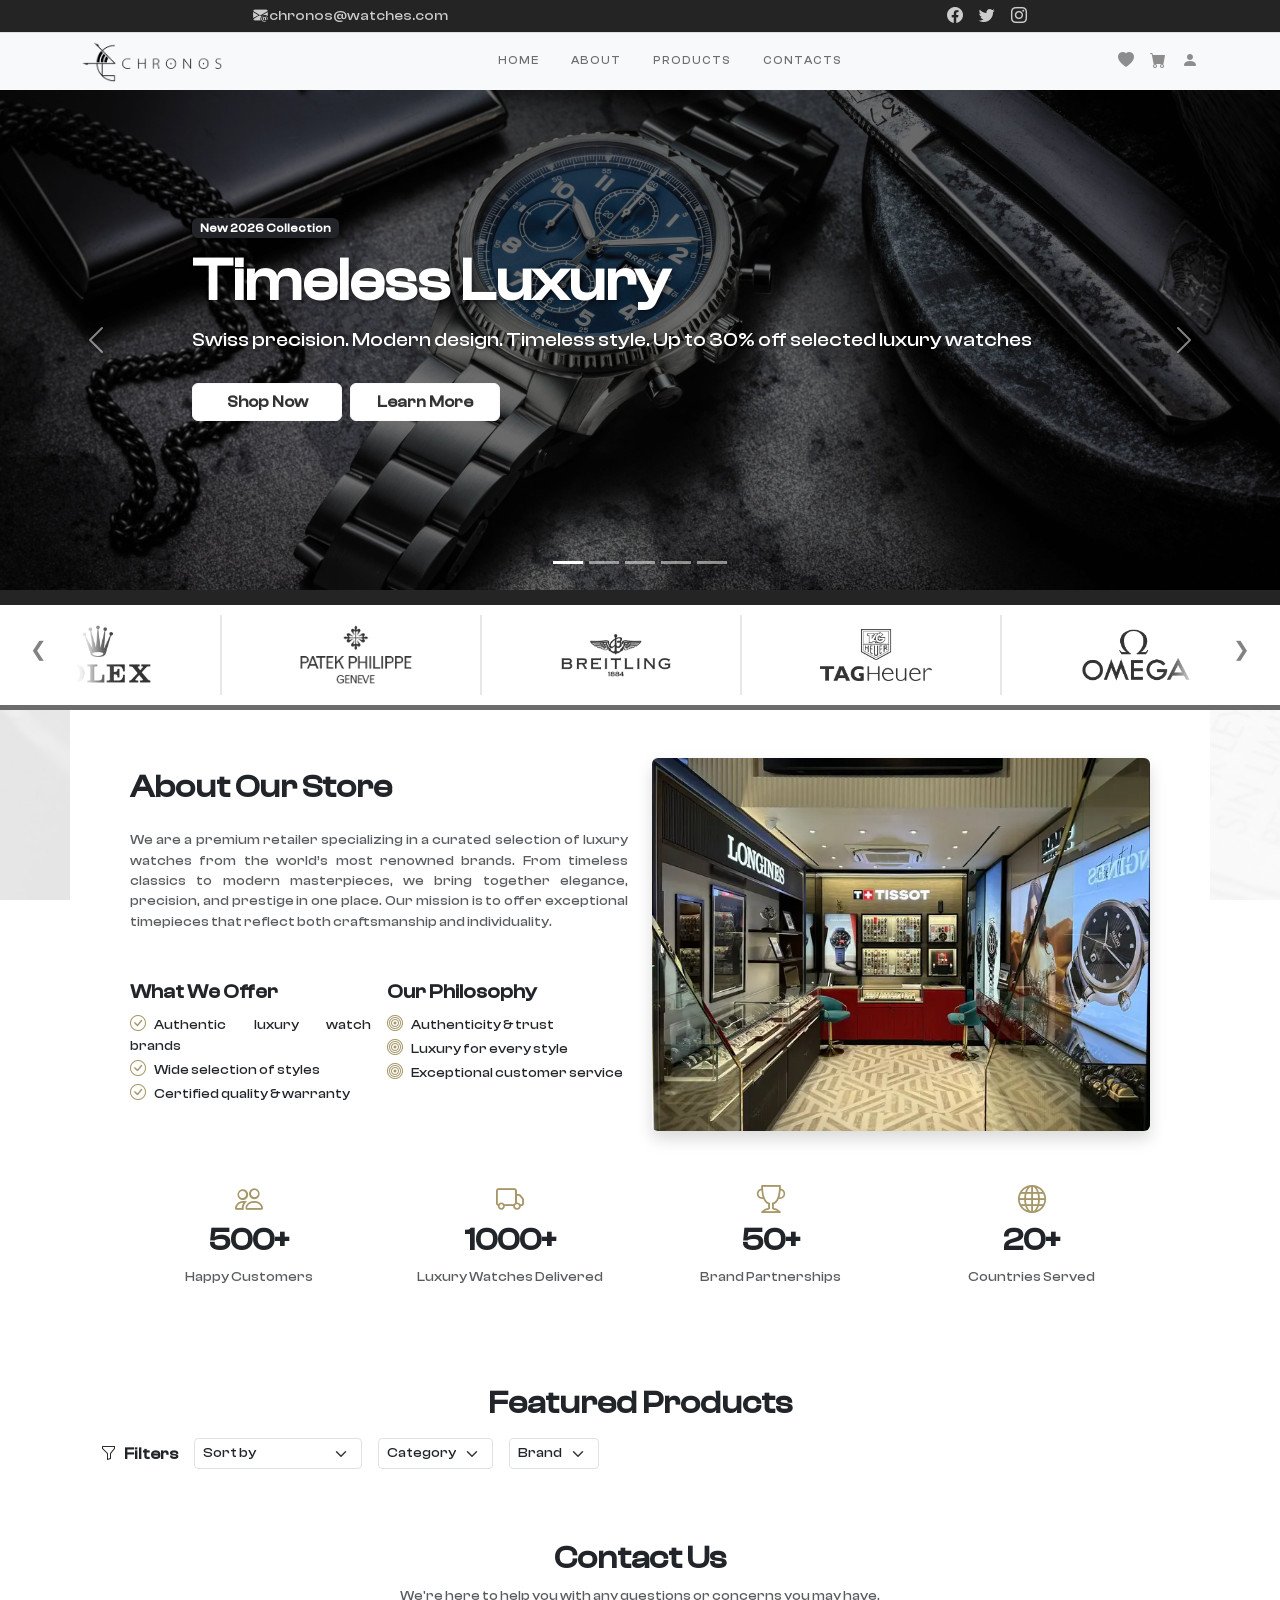
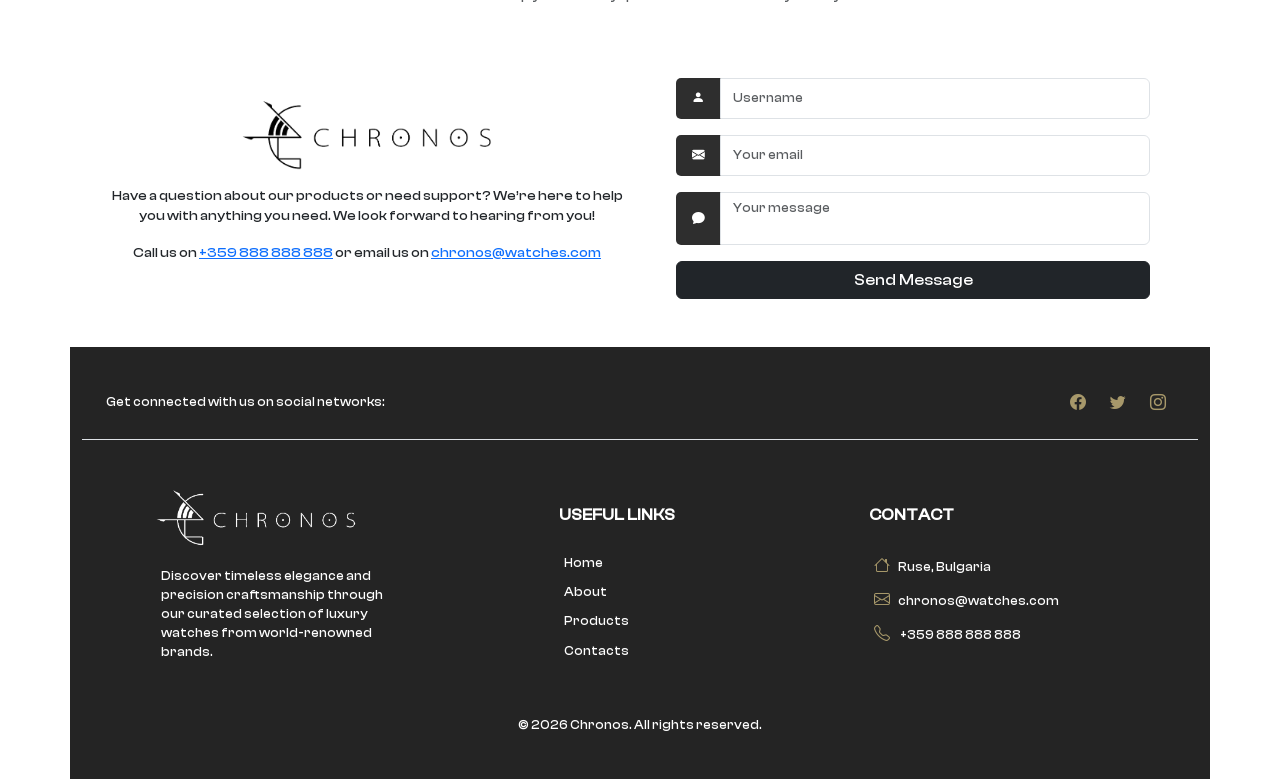
==== commit ba6ca898: "fix: data-aos bug" ====
--- a/index.html
+++ b/index.html
@@ -299,45 +299,45 @@
             <div class="alert d-none" role="alert" id="form-alert">
                 This is a success alert—check it out!
             </div>
-            <div class="container">
-                <div class="text-center mb-5" data-aos="fade-up">
+
+            <div class="container" data-aos="zoom-in" data-aos-duration="1000">
+                <div class="text-center mb-5">
                     <h2 class="fw-bold">Contact Us</h2>
                     <p class="text-muted">We're here to help you with any questions or concerns you may have.</p>
                 </div>
 
                 <div class="row align-items-center justify-content-center g-4">
 
-                    <div class="left-col col-12 col-md-6" data-aos="fade-right">
-                        <img src="./assets/logo.png" alt="Contact us" width="250">
-                         <p class="mt-3">Have a question about our products or need support? We’re here to help you with anything you need. We look forward to hearing from you!</p>
-                         <p class="mt-3">Call us on <a href="tel:+359888888888">+359 888 888 888</a> or email us on <a href="mailto:chronos@watches.com">chronos@watches.com</a></p>
-                    </div>
-
-                    <div class="right-col col-12 col-md-6" data-aos="fade-left">
-                        <form class="p-4" action="https://api.web3forms.com/submit" method="POST" id="contact-form">
-                            <div class="input-group mb-3">
-                                <span class="input-group-text" id="basic-addon1"><i class="bi bi-person-fill"></i></span>
-                                <input type="text" class="form-control" name="name" id="name" placeholder="Username" aria-label="Username" aria-describedby="basic-addon1">
-                            </div>
-
-                            <div class="input-group mb-3">
-                                <span class="input-group-text " id="basic-addon2"><i class="bi bi-envelope-fill"></i></span>
-                                <input type="email" name="email" class="form-control" id="email" placeholder="Your email" required>
-                            </div>
-
-                            <div class="mb-3">
-                                <div class="input-group">
-                                    <span class="input-group-text"><i class="bi bi-chat-fill"></i></span>
-                                    <textarea class="form-control" name="message" id="message" placeholder="Your message" aria-label="With textarea"></textarea>
-                                </div>
-                            </div>
-
-                            <button type="submit" id="submitBtn" name="submit" class="btn btn-dark w-100">Send Message</button>
-                        </form>
-                    </div>
-                </div>
-            </section>
-        </div>
+                <div class="left-col col-12 col-md-6">
+                    <img src="./assets/logo.png" alt="Contact us" width="250">
+                        <p class="mt-3">Have a question about our products or need support? We’re here to help you with anything you need. We look forward to hearing from you!</p>
+                        <p class="mt-3">Call us on <a href="tel:+359888888888">+359 888 888 888</a> or email us on <a href="mailto:chronos@watches.com">chronos@watches.com</a></p>
+                </div>
+
+                <div class="right-col col-12 col-md-6">
+                    <form class="p-4" action="https://api.web3forms.com/submit" method="POST" id="contact-form">
+                        <div class="input-group mb-3">
+                            <span class="input-group-text" id="basic-addon1"><i class="bi bi-person-fill"></i></span>
+                            <input type="text" class="form-control" name="name" id="name" placeholder="Username" aria-label="Username" aria-describedby="basic-addon1">
+                        </div>
+
+                        <div class="input-group mb-3">
+                            <span class="input-group-text " id="basic-addon2"><i class="bi bi-envelope-fill"></i></span>
+                            <input type="email" name="email" class="form-control" id="email" placeholder="Your email" required>
+                        </div>
+
+                        <div class="mb-3">
+                            <div class="input-group">
+                                <span class="input-group-text"><i class="bi bi-chat-fill"></i></span>
+                                <textarea class="form-control" name="message" id="message" placeholder="Your message" aria-label="With textarea"></textarea>
+                            </div>
+                        </div>
+
+                        <button type="submit" id="submitBtn" name="submit" class="btn btn-dark w-100">Send Message</button>
+                    </form>
+                </div>
+            </div>
+        </section>
         <!-- END CONTACT SECTION -->
 
     </main>
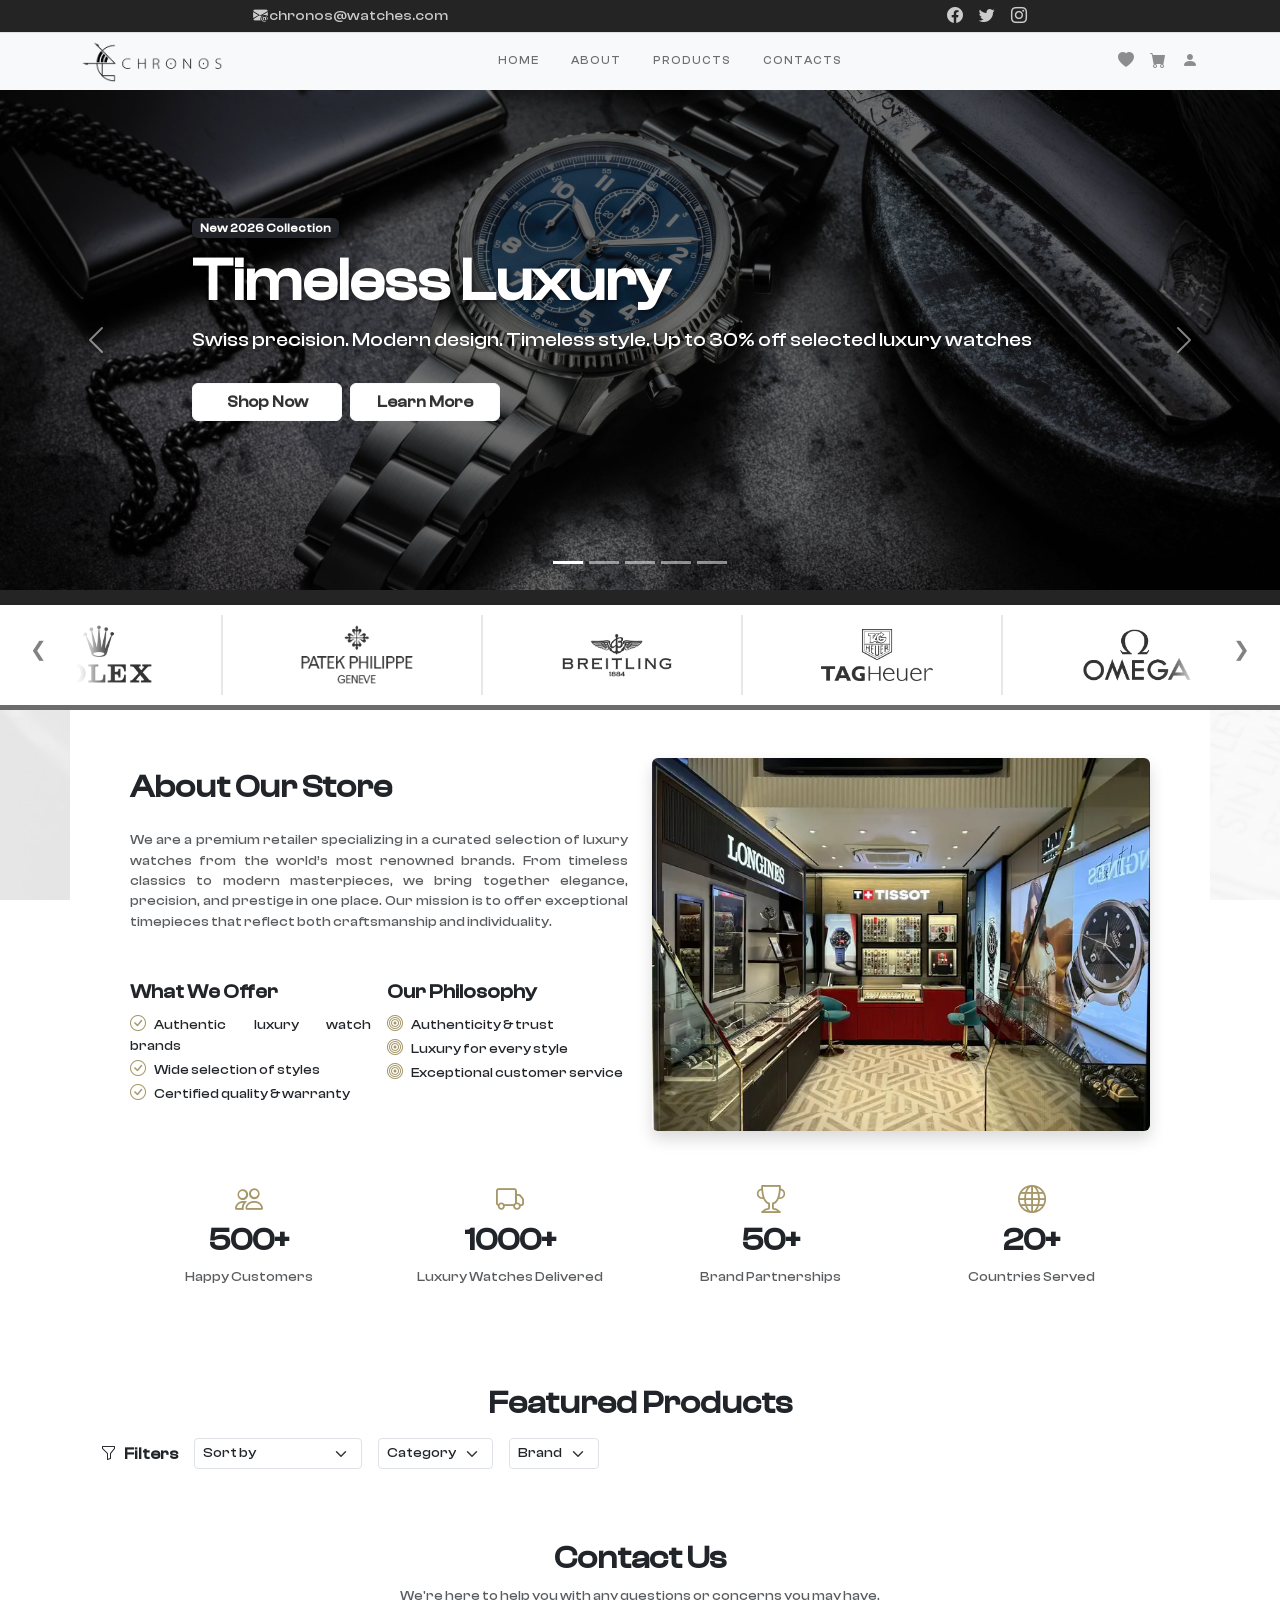
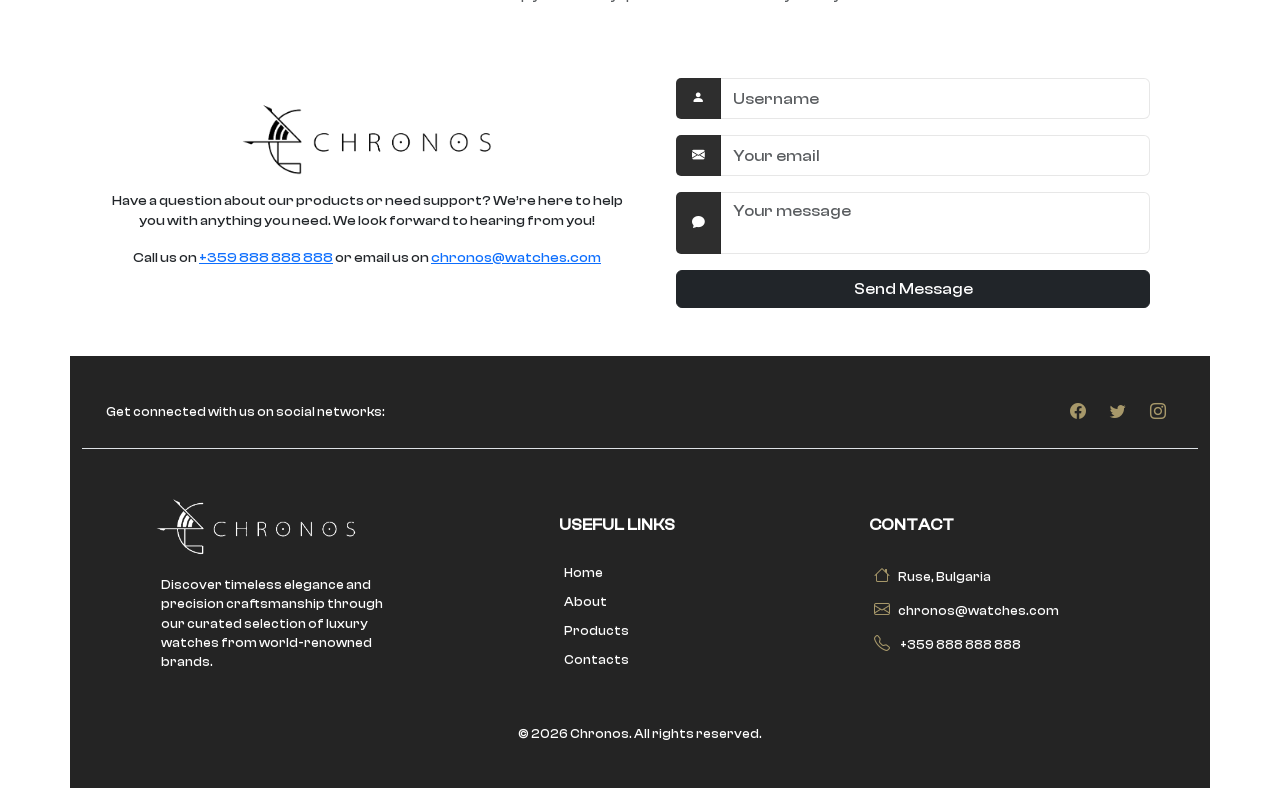
==== commit 70797617: "fix: iOS input zoom and layout issues" ====
--- a/index.html
+++ b/index.html
@@ -2,7 +2,7 @@
 <html lang="en">
 <head>
     <meta charset="UTF-8">
-    <meta name="viewport" content="width=device-width, initial-scale=1.0">
+    <meta name="viewport" content="width=device-width, initial-scale=1, maximum-scale=1, user-scalable=no">
     <meta name="author" content="Chronos">
     <meta name="keywords" content="watches, luxury watches, chronos, wrist watches, men watches, women watches">
     <meta name="description" content="Chronos - luxury Swiss-inspired wrist watches with timeless design and precision craftsmanship.">
--- a/styles/style.css
+++ b/styles/style.css
@@ -452,10 +452,10 @@
 }
 
 .input-group input, .input-group textarea{
-    border: black 1px border !important;
+    border: 1px solid rgba(0, 0, 0, 0.096) !important;
     box-shadow: none !important;
     outline: none !important;
-    font-size: 0.8rem;
+    font-size: 1rem;
     transition: background-color 0.3s ease-in-out;
     resize: none;
 }
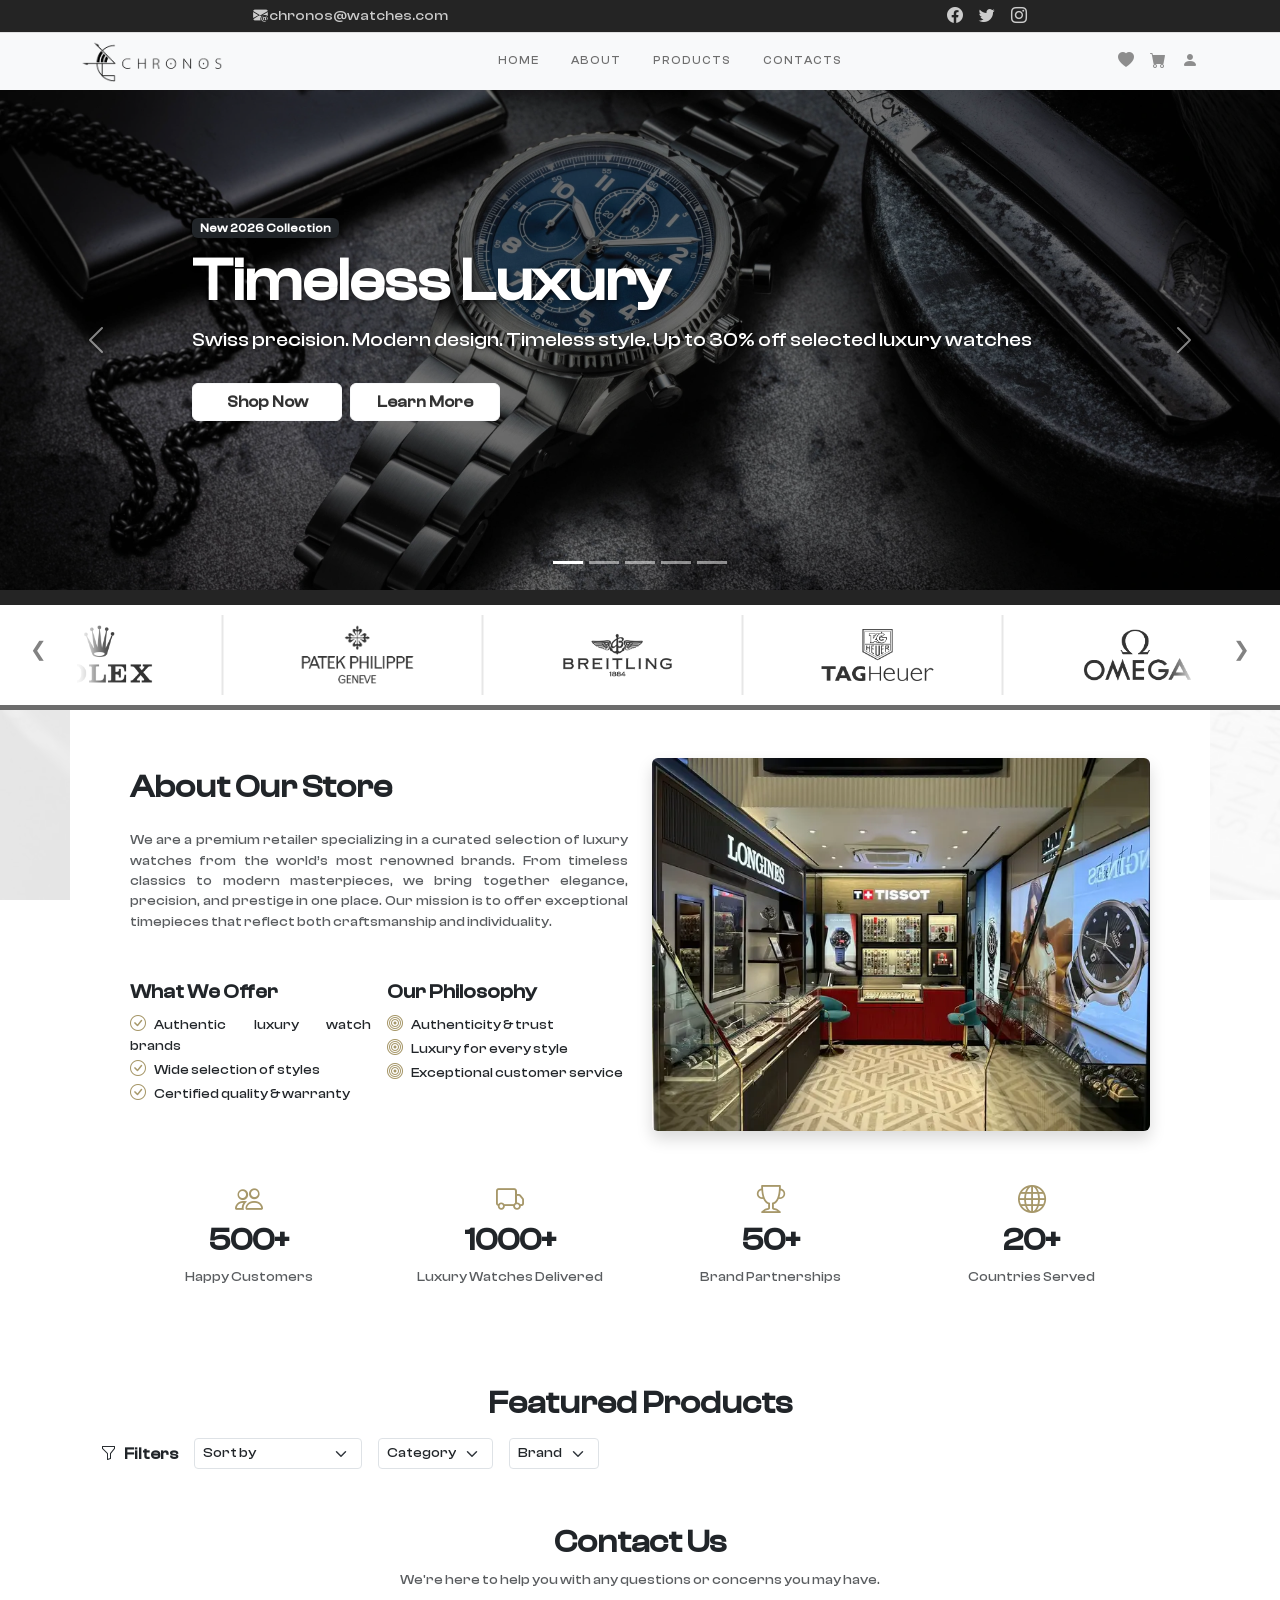
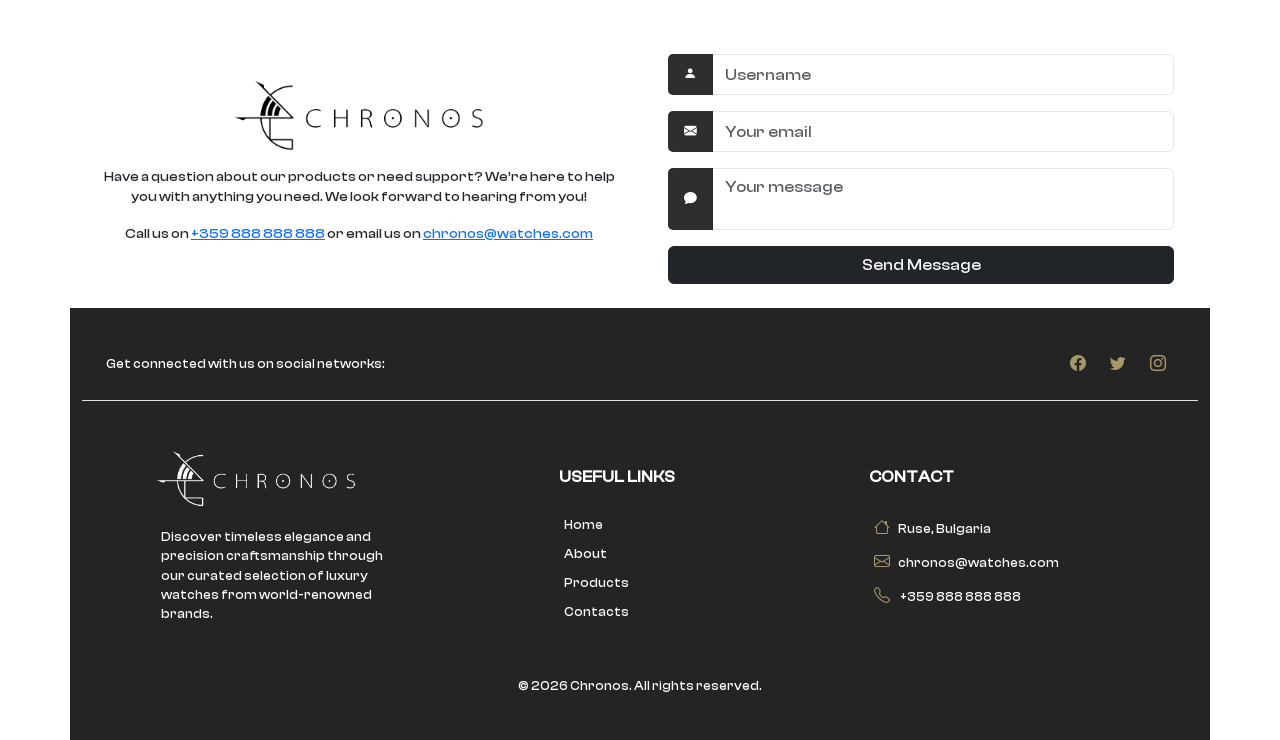
==== commit 5e895092: "fix: form padding" ====
--- a/index.html
+++ b/index.html
@@ -295,7 +295,7 @@
         <!-- END Products Section -->
         
         <!-- CONTACT SECTION -->
-        <section class="container contact-section p-4" id="contact-section">
+        <section class="container contact-section p-2" id="contact-section">
             <div class="alert d-none" role="alert" id="form-alert">
                 This is a success alert—check it out!
             </div>
@@ -315,7 +315,7 @@
                 </div>
 
                 <div class="right-col col-12 col-md-6">
-                    <form class="p-4" action="https://api.web3forms.com/submit" method="POST" id="contact-form">
+                    <form class="p-3" action="https://api.web3forms.com/submit" method="POST" id="contact-form">
                         <div class="input-group mb-3">
                             <span class="input-group-text" id="basic-addon1"><i class="bi bi-person-fill"></i></span>
                             <input type="text" class="form-control" name="name" id="name" placeholder="Username" aria-label="Username" aria-describedby="basic-addon1">
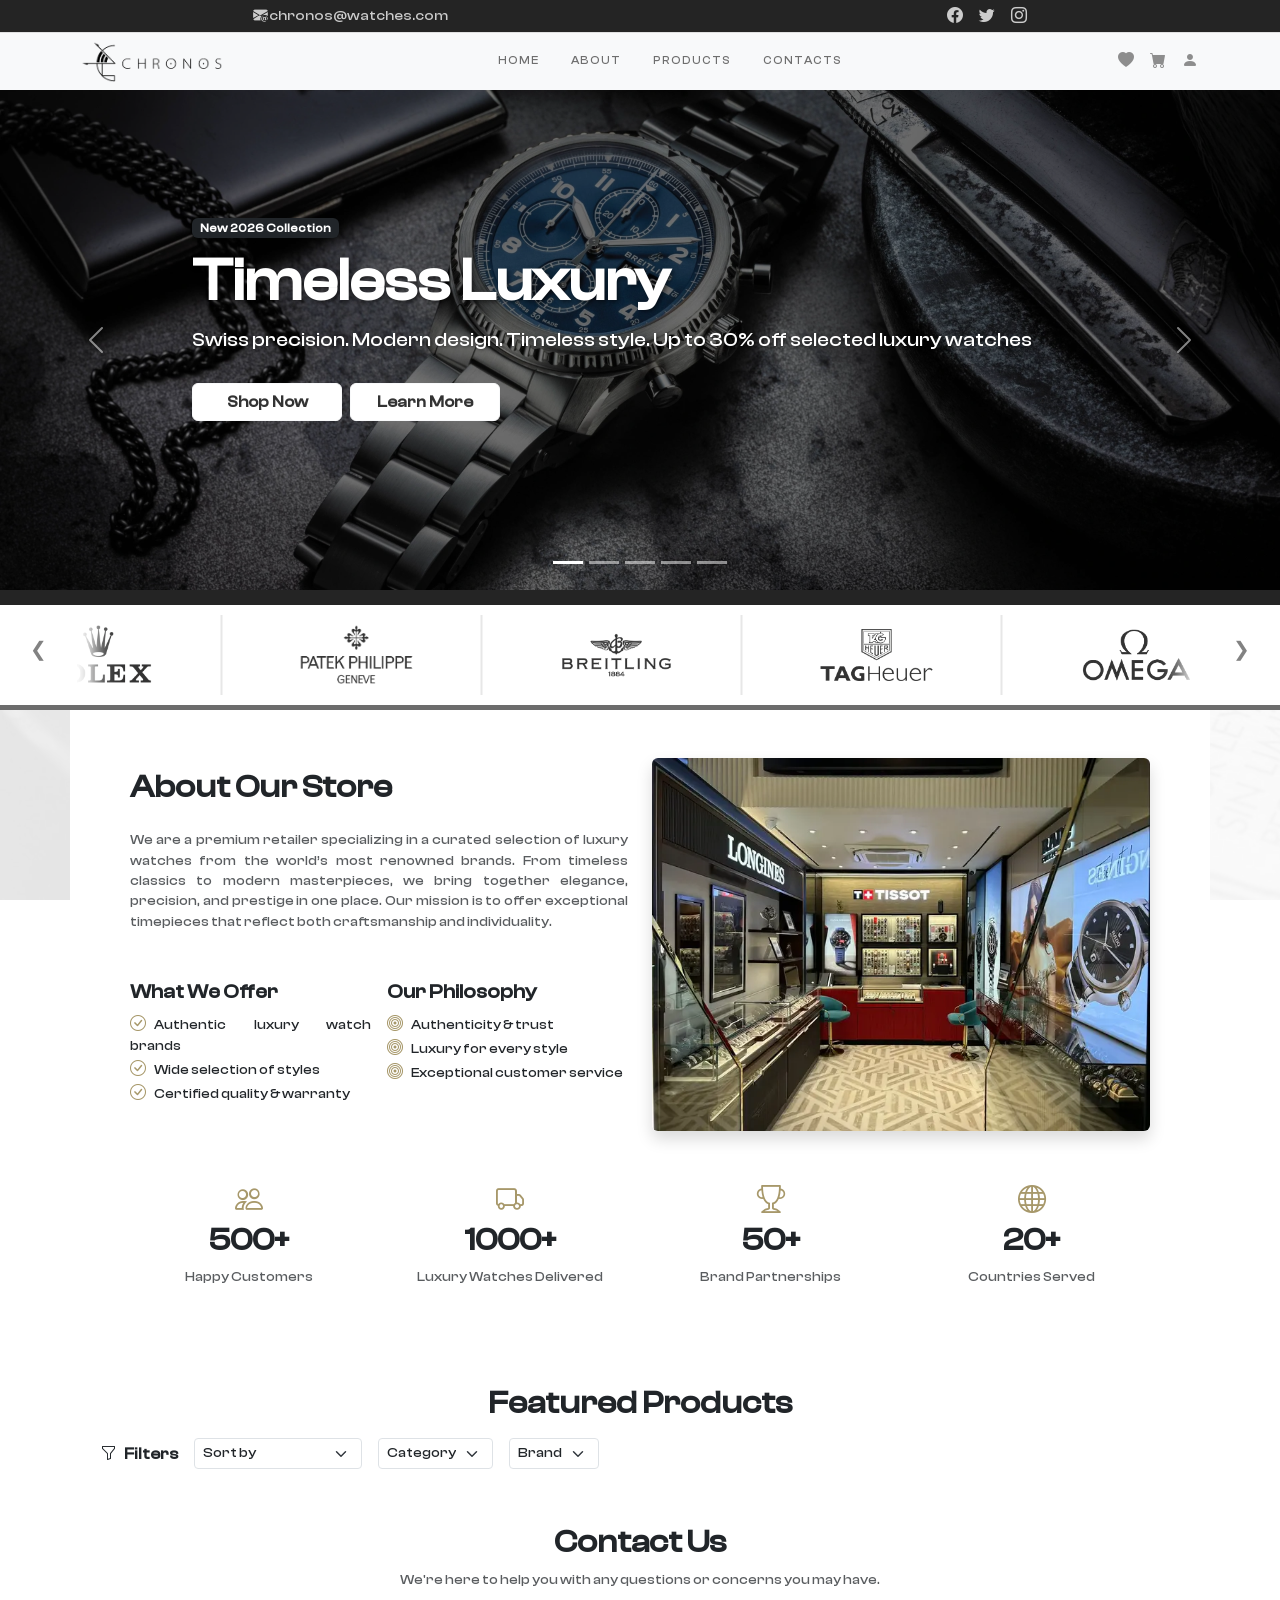
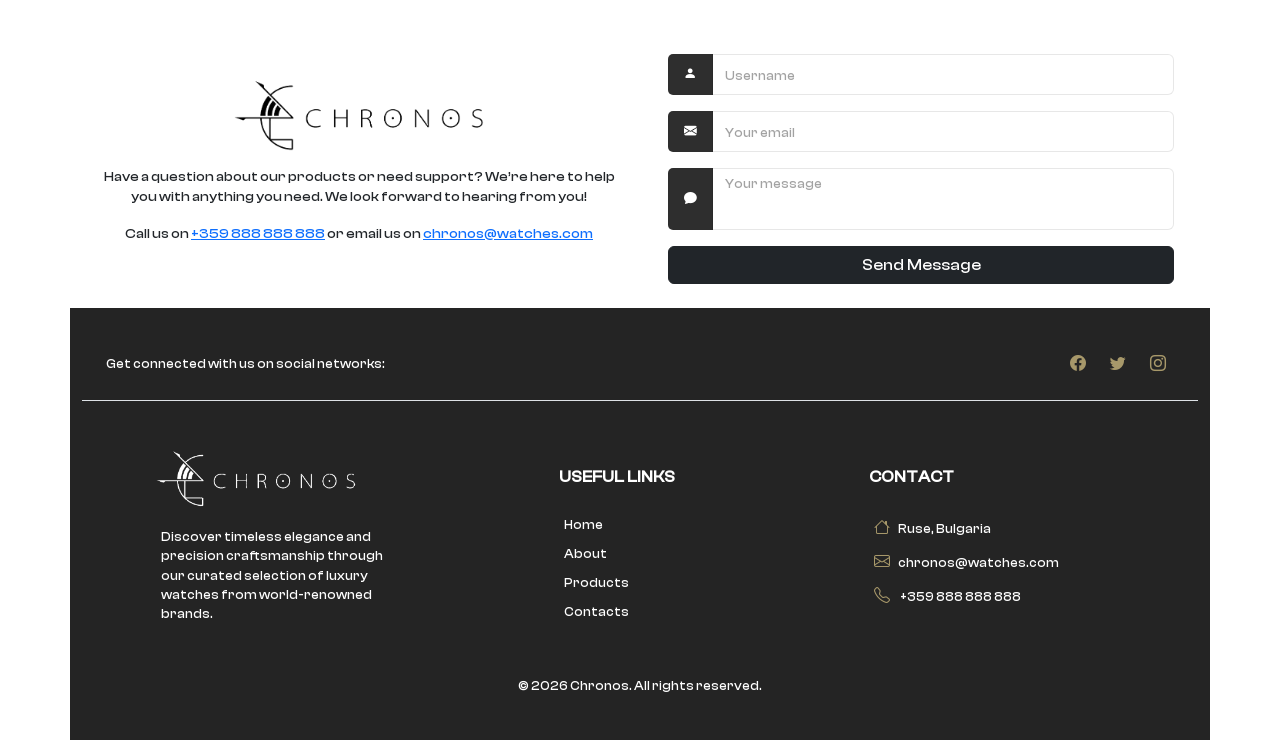
==== commit 54456bd4: "fix: remove AOS animation from brand scroll" ====
--- a/index.html
+++ b/index.html
@@ -177,7 +177,7 @@
         <!-- END HOME SECTION -->
 
         <!-- Brand Scroll Section -->
-        <section class="container-fluid InfinityScroll d-flex align-items-center" data-aos="fade-in" data-aos-duration="1000">
+        <section class="container-fluid InfinityScroll d-flex align-items-center">
             <div class="Infinity-branding" id="track"></div>
             <button class="arrow left" id="leftBtn">&#10094;</button>
             <button class="arrow right" id="rightBtn">&#10095;</button>
--- a/styles/style.css
+++ b/styles/style.css
@@ -460,6 +460,12 @@
     resize: none;
 }
 
+.input-group input::placeholder, .input-group textarea::placeholder{
+    color: #6868689d;
+    font-size: 0.8rem;
+    
+}
+
 .input-group input:hover{
     outline: none !important;
     transition: background-color 0.3s ease-in-out;
